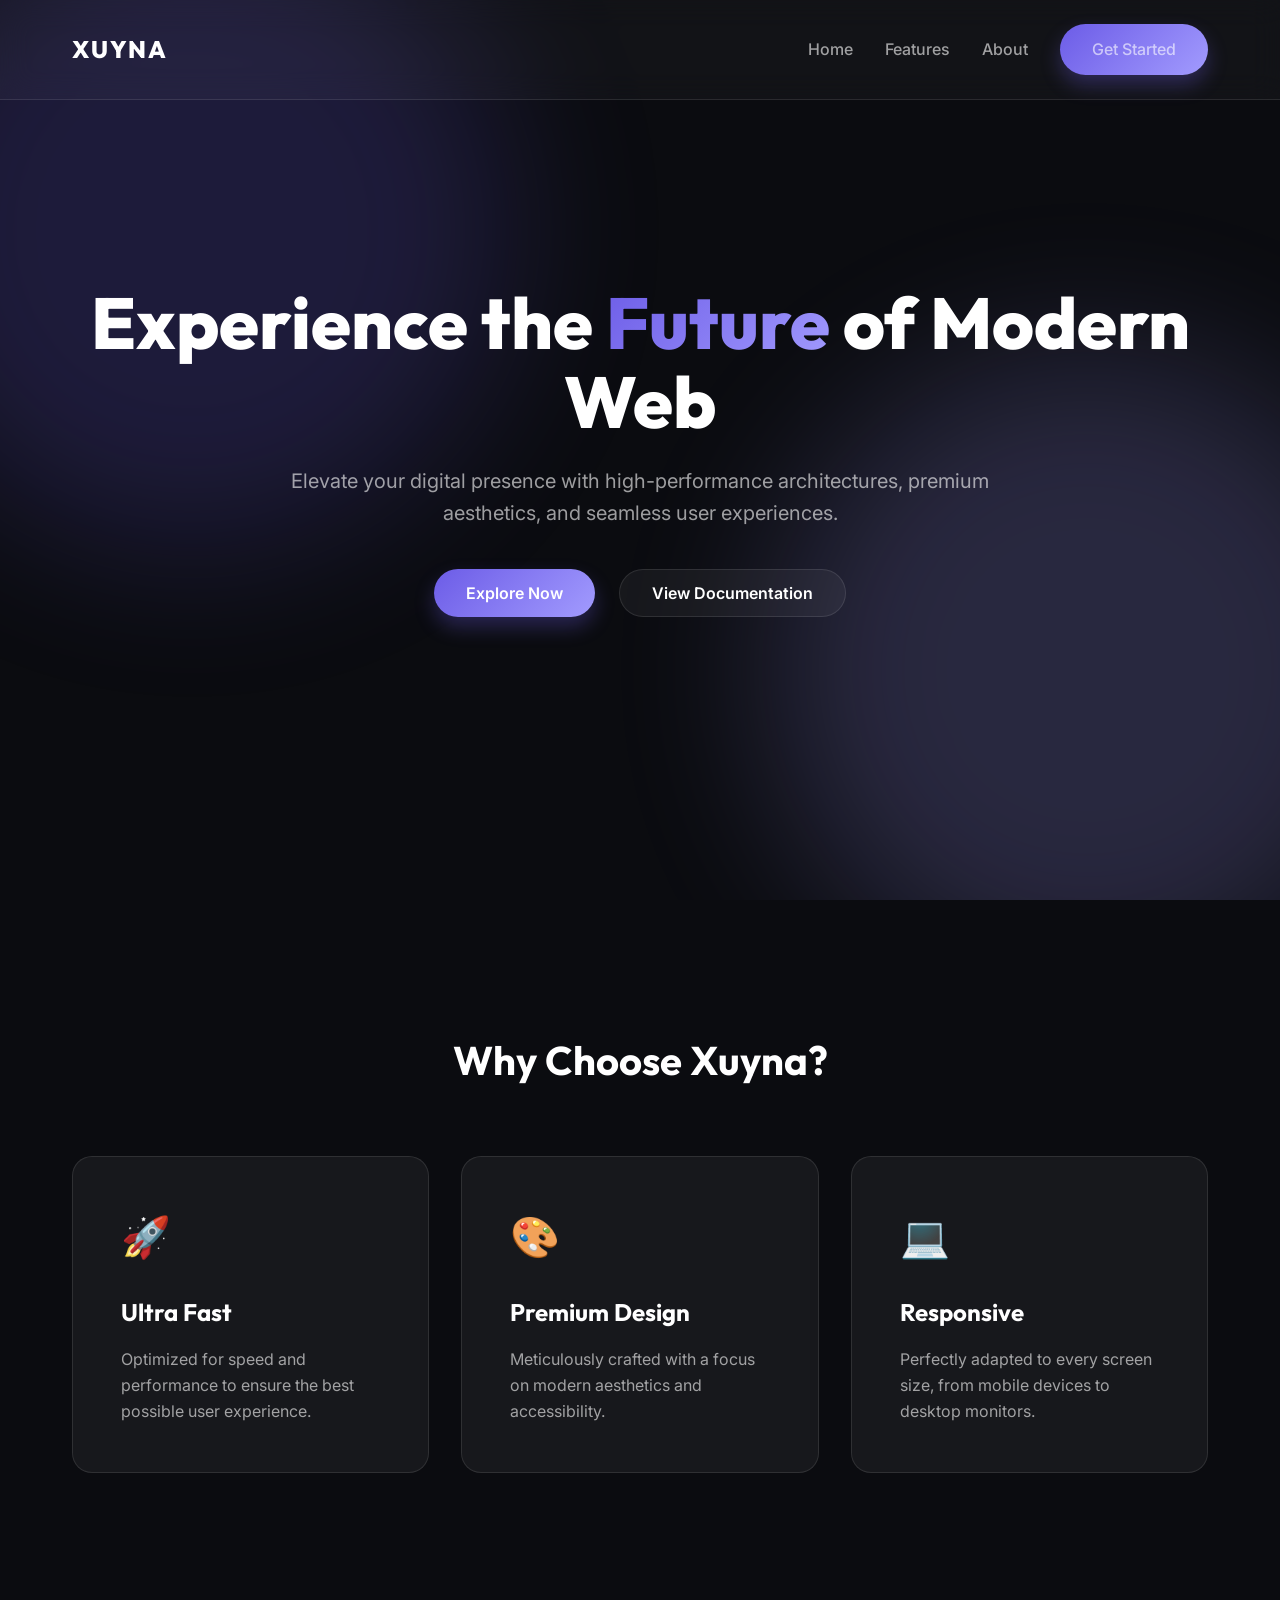
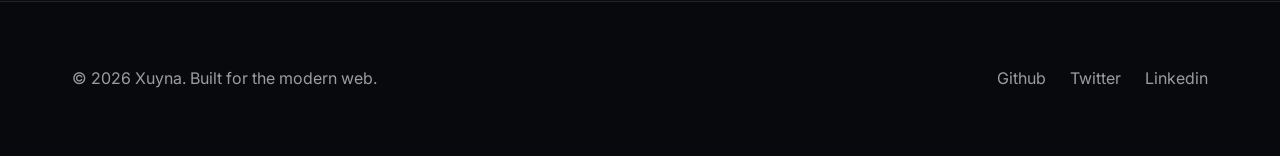
==== index.html @ 82942a7b "feat: initialize project with responsive landing page, glassmorphism styling, and scroll-based navig" ====
<!DOCTYPE html>
<html lang="en">
<head>
    <meta charset="UTF-8">
    <meta name="viewport" content="width=device-width, initial-scale=1.0">
    <title>Xuyna - Modern Digital Experience</title>
    <meta name="description" content="A premium, state-of-the-art web experience built for performance and aesthetics.">
    <link rel="stylesheet" href="style.css">
    <!-- Google Fonts: Outfit and Inter -->
    <link rel="preconnect" href="https://fonts.googleapis.com">
    <link rel="preconnect" href="https://fonts.gstatic.com" crossorigin>
    <link href="https://fonts.googleapis.com/css2?family=Inter:wght@400;500;600&family=Outfit:wght@400;600;800&display=swap" rel="stylesheet">
</head>
<body>
    <div class="background-blobs">
        <div class="blob blob-1"></div>
        <div class="blob blob-2"></div>
    </div>

    <nav id="navbar">
        <div class="container">
            <div class="logo">XUYNA</div>
            <ul class="nav-links">
                <li><a href="#hero">Home</a></li>
                <li><a href="#features">Features</a></li>
                <li><a href="#about">About</a></li>
                <li><a href="#contact" class="btn-primary">Get Started</a></li>
            </ul>
        </div>
    </nav>

    <header id="hero">
        <div class="container hero-content">
            <h1 class="hero-title">Experience the <span class="gradient-text">Future</span> of Modern Web</h1>
            <p class="hero-subtitle">Elevate your digital presence with high-performance architectures, premium aesthetics, and seamless user experiences.</p>
            <div class="hero-actions">
                <button class="btn-primary">Explore Now</button>
                <button class="btn-secondary">View Documentation</button>
            </div>
        </div>
    </header>

    <section id="features">
        <div class="container">
            <h2 class="section-title">Why Choose Xuyna?</h2>
            <div class="features-grid">
                <div class="feature-card">
                    <div class="icon">🚀</div>
                    <h3>Ultra Fast</h3>
                    <p>Optimized for speed and performance to ensure the best possible user experience.</p>
                </div>
                <div class="feature-card">
                    <div class="icon">🎨</div>
                    <h3>Premium Design</h3>
                    <p>Meticulously crafted with a focus on modern aesthetics and accessibility.</p>
                </div>
                <div class="feature-card">
                    <div class="icon">💻</div>
                    <h3>Responsive</h3>
                    <p>Perfectly adapted to every screen size, from mobile devices to desktop monitors.</p>
                </div>
            </div>
        </div>
    </section>

    <footer id="contact">
        <div class="container">
            <div class="footer-content">
                <p>&copy; 2026 Xuyna. Built for the modern web.</p>
                <div class="socials">
                    <a href="#">Github</a>
                    <a href="#">Twitter</a>
                    <a href="#">Linkedin</a>
                </div>
            </div>
        </div>
    </footer>

    <script src="script.js"></script>
</body>
</html>
---- style.css ----
/* Base Styles */
* {
    margin: 0;
    padding: 0;
    box-sizing: border-box;
}

:root {
    --bg-color: #0b0c10;
    --card-bg: rgba(255, 255, 255, 0.05);
    --glass-bg: rgba(255, 255, 255, 0.03);
    --text-primary: #ffffff;
    --text-secondary: rgba(255, 255, 255, 0.6);
    --accent-1: #6c5ce7;
    --accent-2: #a29bfe;
    --gradient: linear-gradient(135deg, var(--accent-1), var(--accent-2));
    --border-color: rgba(255, 255, 255, 0.1);
    --shadow: 0 10px 30px rgba(0, 0, 0, 0.5);
    --font-heading: 'Outfit', sans-serif;
    --font-body: 'Inter', sans-serif;
}

body {
    background-color: var(--bg-color);
    color: var(--text-primary);
    font-family: var(--font-body);
    line-height: 1.6;
    overflow-x: hidden;
    scroll-behavior: smooth;
}

.container {
    max-width: 1200px;
    margin: 0 auto;
    padding: 0 2rem;
}

/* Animated Background Blobs */
.background-blobs {
    position: fixed;
    top: 0;
    left: 0;
    width: 100%;
    height: 100%;
    z-index: -1;
    overflow: hidden;
}

.blob {
    position: absolute;
    width: 50vw;
    height: 50vw;
    opacity: 0.2;
    filter: blur(80px);
    border-radius: 50%;
    animation: move 20s infinite alternate;
}

.blob-1 {
    top: -10%;
    left: -10%;
    background: var(--accent-1);
    animation-duration: 25s;
}

.blob-2 {
    bottom: -10%;
    right: -10%;
    background: var(--accent-2);
    animation-duration: 20s;
}

@keyframes move {
    0% { transform: translate(0, 0) scale(1); }
    100% { transform: translate(10%, 10%) scale(1.1); }
}

/* Navigation */
#navbar {
    position: fixed;
    top: 0;
    width: 100%;
    z-index: 100;
    padding: 1.5rem 0;
    background: var(--glass-bg);
    backdrop-filter: blur(15px);
    -webkit-backdrop-filter: blur(15px);
    border-bottom: 1px solid var(--border-color);
}

#navbar .container {
    display: flex;
    justify-content: space-between;
    align-items: center;
}

.logo {
    font-family: var(--font-heading);
    font-size: 1.5rem;
    font-weight: 800;
    letter-spacing: 2px;
}

.nav-links {
    list-style: none;
    display: flex;
    gap: 2rem;
    align-items: center;
}

.nav-links a {
    text-decoration: none;
    color: var(--text-secondary);
    font-weight: 500;
    transition: color 0.3s ease;
}

.nav-links a:hover {
    color: var(--text-primary);
}

/* Hero Section */
#hero {
    height: 100vh;
    display: flex;
    align-items: center;
    justify-content: center;
    text-align: center;
}

.hero-title {
    font-family: var(--font-heading);
    font-size: 4.5rem;
    line-height: 1.1;
    margin-bottom: 1.5rem;
    font-weight: 800;
}

.gradient-text {
    background: var(--gradient);
    -webkit-background-clip: text;
    -webkit-text-fill-color: transparent;
}

.hero-subtitle {
    font-size: 1.25rem;
    color: var(--text-secondary);
    max-width: 700px;
    margin: 0 auto 2.5rem;
}

.hero-actions {
    display: flex;
    gap: 1.5rem;
    justify-content: center;
}

/* Buttons */
.btn-primary, .btn-secondary {
    padding: 0.8rem 2rem;
    border-radius: 50px;
    font-weight: 600;
    font-size: 1rem;
    cursor: pointer;
    transition: all 0.3s ease;
    border: none;
    outline: none;
    font-family: var(--font-body);
    display: inline-block;
    text-decoration: none;
}

.btn-primary {
    background: var(--gradient);
    color: white;
    box-shadow: 0 10px 20px rgba(108, 92, 231, 0.3);
}

.btn-primary:hover {
    transform: translateY(-3px);
    box-shadow: 0 15px 25px rgba(108, 92, 231, 0.4);
}

.btn-secondary {
    background: var(--card-bg);
    color: white;
    border: 1px solid var(--border-color);
}

.btn-secondary:hover {
    background: rgba(255, 255, 255, 0.1);
}

/* Features Section */
#features {
    padding: 8rem 0;
}

.section-title {
    font-family: var(--font-heading);
    font-size: 2.5rem;
    text-align: center;
    margin-bottom: 4rem;
}

.features-grid {
    display: grid;
    grid-template-columns: repeat(auto-fit, minmax(300px, 1fr));
    gap: 2rem;
}

.feature-card {
    background: var(--card-bg);
    border: 1px solid var(--border-color);
    padding: 3rem;
    border-radius: 20px;
    transition: all 0.4s ease;
}

.feature-card:hover {
    transform: translateY(-10px);
    background: rgba(255, 255, 255, 0.08);
    border-color: var(--accent-1);
}

.feature-card .icon {
    font-size: 2.5rem;
    margin-bottom: 1.5rem;
    display: block;
}

.feature-card h3 {
    font-family: var(--font-heading);
    font-size: 1.5rem;
    margin-bottom: 1rem;
}

.feature-card p {
    color: var(--text-secondary);
}

/* Footer */
footer {
    padding: 4rem 0;
    border-top: 1px solid var(--border-color);
    background: rgba(0, 0, 0, 0.2);
}

.footer-content {
    display: flex;
    justify-content: space-between;
    align-items: center;
    color: var(--text-secondary);
}

.socials {
    display: flex;
    gap: 1.5rem;
}

.socials a {
    color: var(--text-secondary);
    text-decoration: none;
    transition: color 0.3s ease;
}

.socials a:hover {
    color: var(--text-primary);
}

/* Media Queries */
@media (max-width: 768px) {
    .hero-title {
        font-size: 3rem;
    }
    
    .nav-links {
        display: none; /* In a real app, use a hamburger menu */
    }

    #hero {
        padding-top: 100px;
    }
}
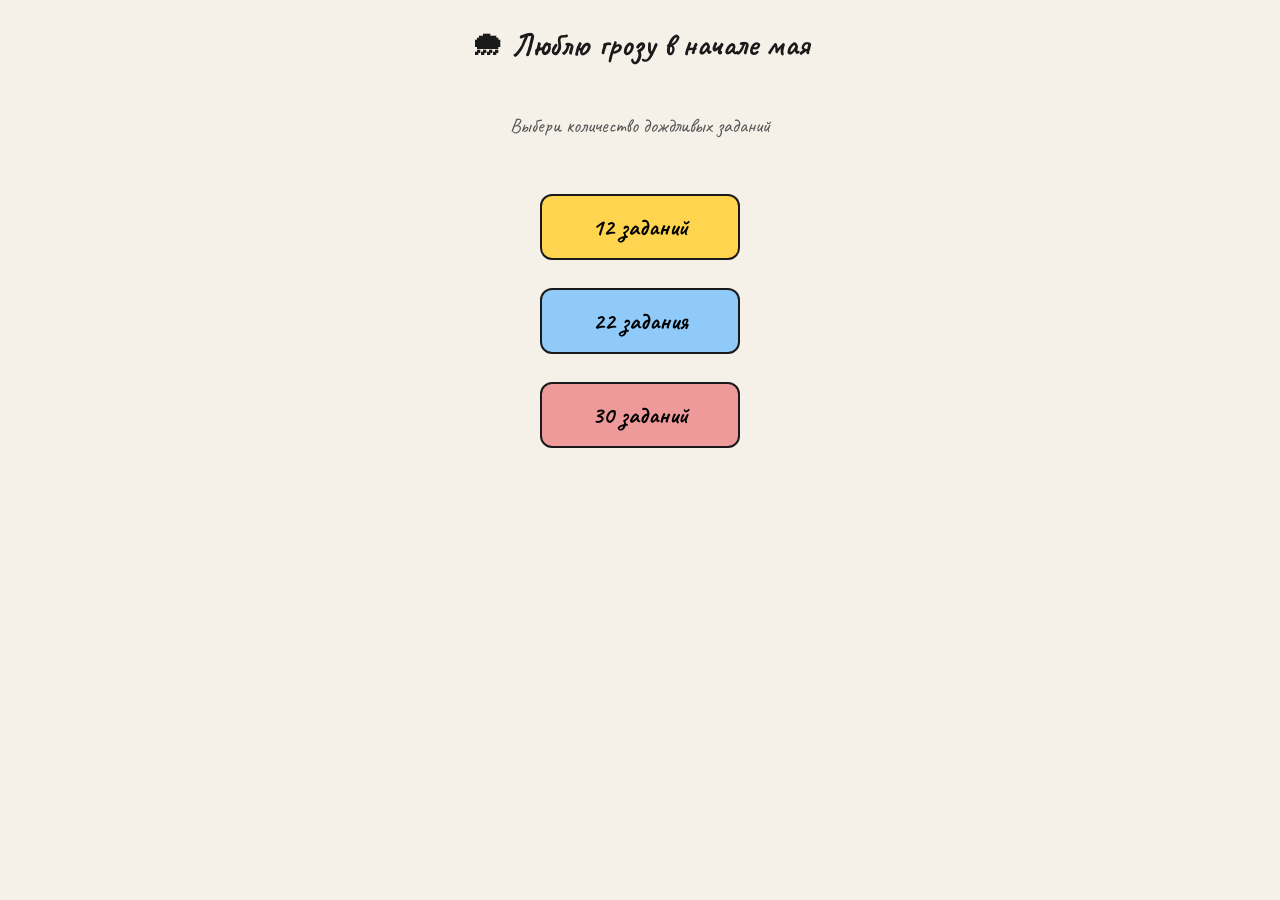
==== commit 16d198a8: "feat: implement rain tracker PWA with dynamic task generation and local storage persistence" ====
--- a/index.html
+++ b/index.html
@@ -1,81 +1,406 @@
 <!DOCTYPE html>
-<html lang="en">
+<html lang="ru">
 <head>
     <meta charset="UTF-8">
-    <meta name="viewport" content="width=device-width, initial-scale=1.0">
-    <title>Xuyna - Modern Digital Experience</title>
-    <meta name="description" content="A premium, state-of-the-art web experience built for performance and aesthetics.">
-    <link rel="stylesheet" href="style.css">
-    <!-- Google Fonts: Outfit and Inter -->
-    <link rel="preconnect" href="https://fonts.googleapis.com">
-    <link rel="preconnect" href="https://fonts.gstatic.com" crossorigin>
-    <link href="https://fonts.googleapis.com/css2?family=Inter:wght@400;500;600&family=Outfit:wght@400;600;800&display=swap" rel="stylesheet">
+    <meta name="viewport" content="width=device-width, initial-scale=1.0, maximum-scale=1.0, user-scalable=no">
+    <title>Люблю грозу в начале мая</title>
+    <link rel="manifest" href="manifest.json">
+    <style>
+        @import url('https://fonts.googleapis.com/css2?family=Caveat:wght@400;600;700&display=swap');
+        
+        * { box-sizing: border-box; margin: 0; padding: 0; -webkit-tap-highlight-color: transparent; }
+        
+        body {
+            font-family: 'Caveat', cursive;
+            background: #F5F0E8;
+            color: #1a1a1a;
+            min-height: 100svh;
+            display: flex;
+            flex-direction: column;
+            overflow-x: hidden;
+        }
+
+        .wrap {
+            max-width: 780px;
+            margin: 0 auto;
+            padding: 24px 16px;
+            width: 100%;
+        }
+
+        h1 {
+            font-size: 32px;
+            font-weight: 700;
+            text-align: center;
+            margin-bottom: 24px;
+        }
+
+        .divider {
+            border: none;
+            border-top: 2px solid #1a1a1a;
+            margin: 16px 0 24px;
+        }
+
+        /* Screen 1: Welcome */
+        #screen-welcome {
+            text-align: center;
+            display: flex;
+            flex-direction: column;
+            gap: 24px;
+            align-items: center;
+            justify-content: center;
+            flex: 1;
+        }
+
+        .mode-btn {
+            background: #fff;
+            border: 2px solid #1a1a1a;
+            border-radius: 12px;
+            padding: 16px 32px;
+            font-family: 'Caveat', cursive;
+            font-size: 24px;
+            font-weight: 700;
+            cursor: pointer;
+            width: 200px;
+            margin: 8px;
+            transition: transform 0.1s;
+        }
+        .mode-btn:active {
+            transform: scale(0.95);
+        }
+        .mode-btn.yellow { background: #FFD54F; }
+        .mode-btn.blue { background: #90CAF9; }
+        .mode-btn.red { background: #EF9A9A; }
+
+        /* Screen 2: Tracker */
+        #screen-tracker {
+            display: none;
+        }
+
+        .progress-header {
+            display: flex;
+            justify-content: center;
+            align-items: center;
+            font-size: 24px;
+            font-weight: 700;
+            margin-bottom: 24px;
+            gap: 8px;
+        }
+        .progress-drop {
+            color: #90CAF9;
+        }
+
+        .task-grid {
+            display: grid;
+            grid-template-columns: repeat(auto-fill, minmax(140px, 1fr));
+            gap: 16px;
+        }
+
+        .task-card {
+            background: #fff;
+            border: 2px solid #1a1a1a;
+            border-radius: 12px;
+            padding: 16px 12px;
+            display: flex;
+            flex-direction: column;
+            align-items: center;
+            cursor: pointer;
+            position: relative;
+            user-select: none;
+            text-align: center;
+            transition: transform 0.1s;
+        }
+        .task-card:active {
+            transform: scale(0.98);
+        }
+        .task-icon {
+            width: 60px;
+            height: 60px;
+            margin-bottom: 12px;
+        }
+        .task-title {
+            font-size: 18px;
+            font-weight: 600;
+            line-height: 1.2;
+        }
+
+        .task-card.completed .task-icon,
+        .task-card.completed .task-title {
+            opacity: 0.5;
+        }
+        .task-card.completed::after {
+            content: '';
+            position: absolute;
+            top: 50%;
+            left: 10%;
+            width: 80%;
+            height: 3px;
+            background: #1a1a1a;
+            transform: translateY(-50%) rotate(-10deg);
+            pointer-events: none;
+        }
+
+        /* Modal Screen */
+        #modal-overlay {
+            position: fixed;
+            top: 0; left: 0; width: 100%; height: 100%;
+            background: rgba(26, 26, 26, 0.8);
+            display: none;
+            justify-content: center;
+            align-items: center;
+            padding: 24px;
+            z-index: 100;
+            opacity: 0;
+            transition: opacity 0.2s;
+        }
+        #modal-overlay.active {
+            display: flex;
+            opacity: 1;
+        }
+
+        .modal-card {
+            background: #F5F0E8;
+            border: 3px solid #1a1a1a;
+            border-radius: 16px;
+            padding: 32px 24px;
+            max-width: 320px;
+            width: 100%;
+            text-align: center;
+            position: relative;
+        }
+        .modal-close {
+            position: absolute;
+            top: 8px; right: 12px;
+            font-size: 32px;
+            cursor: pointer;
+            font-weight: bold;
+        }
+        .modal-icon {
+            width: 100px;
+            height: 100px;
+            margin: 0 auto 16px;
+            border-radius: 50%;
+            display: flex;
+            justify-content: center;
+            align-items: center;
+            cursor: pointer;
+        }
+        .modal-title {
+            font-size: 24px;
+            font-weight: 700;
+            margin-bottom: 12px;
+        }
+        .modal-text {
+            font-size: 18px;
+            line-height: 1.4;
+        }
+        .modal-hint {
+            font-size: 14px;
+            color: #666;
+            margin-top: 24px;
+        }
+
+        .hidden { display: none !important; }
+    </style>
 </head>
 <body>
-    <div class="background-blobs">
-        <div class="blob blob-1"></div>
-        <div class="blob blob-2"></div>
+
+<div class="wrap">
+    <!-- Screen 1 -->
+    <div id="screen-welcome">
+        <h1 id="welcome-title">🌧 Люблю грозу в начале мая</h1>
+        <p style="font-size: 20px; color: #555;">Выбери количество дождливых заданий</p>
+        <div style="display:flex; flex-direction:column; gap:12px; margin-top:24px;">
+            <button class="mode-btn yellow" onclick="startApp(12)">12 заданий</button>
+            <button class="mode-btn blue" onclick="startApp(22)">22 задания</button>
+            <button class="mode-btn red" onclick="startApp(30)">30 заданий</button>
+        </div>
     </div>
 
-    <nav id="navbar">
-        <div class="container">
-            <div class="logo">XUYNA</div>
-            <ul class="nav-links">
-                <li><a href="#hero">Home</a></li>
-                <li><a href="#features">Features</a></li>
-                <li><a href="#about">About</a></li>
-                <li><a href="#contact" class="btn-primary">Get Started</a></li>
-            </ul>
+    <!-- Screen 2 -->
+    <div id="screen-tracker">
+        <h1 id="reset-trigger">🌧 Люблю грозу в начале мая</h1>
+        <hr class="divider">
+        <div class="progress-header">
+            Выполнено <span id="progress-val">0</span> из <span id="progress-total">12</span> <span class="progress-drop">💧</span>
         </div>
-    </nav>
-
-    <header id="hero">
-        <div class="container hero-content">
-            <h1 class="hero-title">Experience the <span class="gradient-text">Future</span> of Modern Web</h1>
-            <p class="hero-subtitle">Elevate your digital presence with high-performance architectures, premium aesthetics, and seamless user experiences.</p>
-            <div class="hero-actions">
-                <button class="btn-primary">Explore Now</button>
-                <button class="btn-secondary">View Documentation</button>
-            </div>
-        </div>
-    </header>
-
-    <section id="features">
-        <div class="container">
-            <h2 class="section-title">Why Choose Xuyna?</h2>
-            <div class="features-grid">
-                <div class="feature-card">
-                    <div class="icon">🚀</div>
-                    <h3>Ultra Fast</h3>
-                    <p>Optimized for speed and performance to ensure the best possible user experience.</p>
-                </div>
-                <div class="feature-card">
-                    <div class="icon">🎨</div>
-                    <h3>Premium Design</h3>
-                    <p>Meticulously crafted with a focus on modern aesthetics and accessibility.</p>
-                </div>
-                <div class="feature-card">
-                    <div class="icon">💻</div>
-                    <h3>Responsive</h3>
-                    <p>Perfectly adapted to every screen size, from mobile devices to desktop monitors.</p>
-                </div>
-            </div>
-        </div>
-    </section>
-
-    <footer id="contact">
-        <div class="container">
-            <div class="footer-content">
-                <p>&copy; 2026 Xuyna. Built for the modern web.</p>
-                <div class="socials">
-                    <a href="#">Github</a>
-                    <a href="#">Twitter</a>
-                    <a href="#">Linkedin</a>
-                </div>
-            </div>
-        </div>
-    </footer>
-
-    <script src="script.js"></script>
+        <div class="task-grid" id="task-grid"></div>
+    </div>
+</div>
+
+<div id="modal-overlay">
+    <div class="modal-card">
+        <div class="modal-close" onclick="closeModal()">×</div>
+        <div class="modal-icon" id="modal-icon" onclick="completeFromModal()"></div>
+        <div class="modal-title" id="modal-title"></div>
+        <div class="modal-text" id="modal-text"></div>
+        <div class="modal-hint">коснись рисунка — отметить выполненным</div>
+    </div>
+</div>
+
+<script>
+    const allTasks = [{"id": 1, "svg": "<svg class=\"task-icon\" width=\"80\" height=\"80\" viewBox=\"0 0 80 80\">\n        <!-- \u041d\u0430\u0443\u0448\u043d\u0438\u043a\u0438 + \u0434\u043e\u0436\u0434\u044c -->\n        <ellipse cx=\"40\" cy=\"36\" rx=\"18\" ry=\"14\" fill=\"none\" stroke=\"#1a1a1a\" stroke-width=\"2.2\"/>\n        <rect x=\"20\" y=\"36\" width=\"8\" height=\"12\" rx=\"4\" fill=\"#90CAF9\" stroke=\"#1a1a1a\" stroke-width=\"2\"/>\n        <rect x=\"52\" y=\"36\" width=\"8\" height=\"12\" rx=\"4\" fill=\"#90CAF9\" stroke=\"#1a1a1a\" stroke-width=\"2\"/>\n        <!-- \u043a\u0430\u043f\u043b\u0438 \u0434\u043e\u0436\u0434\u044f -->\n        <line x1=\"32\" y1=\"58\" x2=\"30\" y2=\"66\" stroke=\"#90CAF9\" stroke-width=\"2\" stroke-linecap=\"round\"/>\n        <line x1=\"40\" y1=\"60\" x2=\"38\" y2=\"68\" stroke=\"#90CAF9\" stroke-width=\"2\" stroke-linecap=\"round\"/>\n        <line x1=\"48\" y1=\"57\" x2=\"46\" y2=\"65\" stroke=\"#90CAF9\" stroke-width=\"2\" stroke-linecap=\"round\"/>\n      </svg>", "title": "\u041c\u0435\u0434\u0438\u0442\u0430\u0446\u0438\u044f", "text": "\u0418\u0434\u0451\u0442 \u0434\u043e\u0436\u0434\u044c \u0438 \u0441\u0430\u043c\u043e\u0435 \u0432\u0440\u0435\u043c\u044f \u0443\u0441\u043f\u043e\u043a\u043e\u0438\u0442\u044c \u043d\u0435\u0440\u0432\u0438\u0448\u043a\u0438, \u043f\u043e\u0441\u043b\u0443\u0448\u0430\u0432 \u0435\u0433\u043e \u0437\u0432\u0443\u043a\u0438. \u0428\u0448\u0448\u0448\u0448..."}, {"id": 2, "svg": "<svg class=\"task-icon\" width=\"80\" height=\"80\" viewBox=\"0 0 80 80\">\n        <!-- \u0427\u0430\u0448\u043a\u0430 \u0447\u0430\u044f \u0441 \u043f\u0430\u0440\u043e\u043c -->\n        <rect x=\"22\" y=\"42\" width=\"36\" height=\"24\" rx=\"6\" fill=\"#FFD54F\" stroke=\"#1a1a1a\" stroke-width=\"2.2\"/>\n        <rect x=\"18\" y=\"62\" width=\"44\" height=\"5\" rx=\"2\" fill=\"#EF9A9A\" stroke=\"#1a1a1a\" stroke-width=\"1.5\"/>\n        <path d=\"M58 52 Q66 52 66 58 Q66 64 58 64\" fill=\"none\" stroke=\"#1a1a1a\" stroke-width=\"2\"/>\n        <!-- \u043f\u0430\u0440 -->\n        <path d=\"M30 38 Q32 32 30 26\" fill=\"none\" stroke=\"#1a1a1a\" stroke-width=\"1.5\" stroke-linecap=\"round\"/>\n        <path d=\"M40 36 Q42 30 40 24\" fill=\"none\" stroke=\"#1a1a1a\" stroke-width=\"1.5\" stroke-linecap=\"round\"/>\n        <path d=\"M50 38 Q52 32 50 26\" fill=\"none\" stroke=\"#1a1a1a\" stroke-width=\"1.5\" stroke-linecap=\"round\"/>\n      </svg>", "title": "\u0413\u043e\u0440\u044f\u0447\u0438\u0439 \u0447\u0430\u0439", "text": "\u0417\u0430\u0432\u0430\u0440\u0438 \u0441\u0430\u043c\u044b\u0439 \u0430\u0440\u043e\u043c\u0430\u0442\u043d\u044b\u0439 \u0447\u0430\u0439, \u043a\u0430\u043a\u043e\u0439 \u0442\u043e\u043b\u044c\u043a\u043e \u0435\u0441\u0442\u044c \u0434\u043e\u043c\u0430. \u041e\u0431\u043d\u0438\u043c\u0438 \u043a\u0440\u0443\u0436\u043a\u0443 \u0434\u0432\u0443\u043c\u044f \u0440\u0443\u043a\u0430\u043c\u0438 \u0438 \u043f\u0440\u043e\u0441\u0442\u043e \u0433\u0440\u0435\u0439\u0441\u044f."}, {"id": 3, "svg": "<svg class=\"task-icon\" width=\"80\" height=\"80\" viewBox=\"0 0 80 80\">\n        <!-- \u041a\u043d\u0438\u0433\u0430 -->\n        <rect x=\"18\" y=\"22\" width=\"44\" height=\"52\" rx=\"4\" fill=\"#F5F0E8\" stroke=\"#1a1a1a\" stroke-width=\"2.2\"/>\n        <line x1=\"40\" y1=\"22\" x2=\"40\" y2=\"74\" stroke=\"#1a1a1a\" stroke-width=\"2\"/>\n        <rect x=\"18\" y=\"22\" width=\"22\" height=\"52\" rx=\"4\" fill=\"#90CAF9\" stroke=\"#1a1a1a\" stroke-width=\"2.2\"/>\n        <line x1=\"24\" y1=\"36\" x2=\"36\" y2=\"36\" stroke=\"#1a1a1a\" stroke-width=\"1.5\"/>\n        <line x1=\"24\" y1=\"44\" x2=\"36\" y2=\"44\" stroke=\"#1a1a1a\" stroke-width=\"1.5\"/>\n        <line x1=\"24\" y1=\"52\" x2=\"32\" y2=\"52\" stroke=\"#1a1a1a\" stroke-width=\"1.5\"/>\n      </svg>", "title": "\u0427\u0442\u0435\u043d\u0438\u0435", "text": "\u041e\u0442\u043a\u0440\u043e\u0439 \u0442\u0443 \u043a\u043d\u0438\u0433\u0443, \u0447\u0442\u043e \u0434\u0430\u0432\u043d\u043e \u043b\u0435\u0436\u0438\u0442 \u043d\u0430 \u043f\u043e\u043b\u043a\u0435. \u0414\u043e\u0436\u0434\u044c \u0437\u0430 \u043e\u043a\u043d\u043e\u043c \u2014 \u043b\u0443\u0447\u0448\u0438\u0439 \u0431\u0435\u043b\u044b\u0439 \u0448\u0443\u043c \u0434\u043b\u044f \u0447\u0442\u0435\u043d\u0438\u044f."}, {"id": 4, "svg": "<svg class=\"task-icon\" width=\"80\" height=\"80\" viewBox=\"0 0 80 80\">\n        <!-- \u0414\u043e\u0436\u0434\u0435\u0432\u0438\u043a + \u0447\u0435\u043b\u043e\u0432\u0435\u0447\u0435\u043a -->\n        <ellipse cx=\"40\" cy=\"22\" rx=\"10\" ry=\"10\" fill=\"#FFD54F\" stroke=\"#1a1a1a\" stroke-width=\"2\"/>\n        <path d=\"M24 36 Q24 28 40 28 Q56 28 56 36 L60 68 L20 68 Z\" fill=\"#FFD54F\" stroke=\"#1a1a1a\" stroke-width=\"2.2\"/>\n        <!-- \u043a\u0430\u043f\u043b\u0438 -->\n        <line x1=\"14\" y1=\"14\" x2=\"12\" y2=\"24\" stroke=\"#90CAF9\" stroke-width=\"2\" stroke-linecap=\"round\"/>\n        <line x1=\"66\" y1=\"16\" x2=\"64\" y2=\"26\" stroke=\"#90CAF9\" stroke-width=\"2\" stroke-linecap=\"round\"/>\n      </svg>", "title": "\u041f\u0440\u043e\u0433\u0443\u043b\u043a\u0430 \u0432 \u0434\u043e\u0436\u0434\u044c", "text": "\u041d\u0430\u0434\u0435\u043d\u044c \u0434\u043e\u0436\u0434\u0435\u0432\u0438\u043a, \u0432\u044b\u0439\u0434\u0438 \u043d\u0430\u0440\u0443\u0436\u0443 \u0438 \u043f\u0440\u043e\u0439\u0434\u0438\u0441\u044c. \u0414\u043e\u0436\u0434\u044c \u2014 \u043d\u0435 \u043f\u043e\u043c\u0435\u0445\u0430, \u043e\u043d \u0447\u0430\u0441\u0442\u044c \u043f\u0440\u043e\u0433\u0443\u043b\u043a\u0438."}, {"id": 5, "svg": "<svg class=\"task-icon\" width=\"80\" height=\"80\" viewBox=\"0 0 80 80\">\n        <!-- \u0417\u0430\u043f\u0438\u0441\u043d\u0430\u044f \u043a\u043d\u0438\u0436\u043a\u0430 + \u043a\u0430\u0440\u0430\u043d\u0434\u0430\u0448 -->\n        <rect x=\"20\" y=\"18\" width=\"38\" height=\"48\" rx=\"4\" fill=\"#F5F0E8\" stroke=\"#1a1a1a\" stroke-width=\"2.2\"/>\n        <line x1=\"28\" y1=\"18\" x2=\"28\" y2=\"66\" stroke=\"#1a1a1a\" stroke-width=\"1.5\"/>\n        <line x1=\"34\" y1=\"30\" x2=\"52\" y2=\"30\" stroke=\"#1a1a1a\" stroke-width=\"1.5\"/>\n        <line x1=\"34\" y1=\"40\" x2=\"52\" y2=\"40\" stroke=\"#1a1a1a\" stroke-width=\"1.5\"/>\n        <line x1=\"34\" y1=\"50\" x2=\"44\" y2=\"50\" stroke=\"#1a1a1a\" stroke-width=\"1.5\"/>\n        <!-- \u043a\u0430\u0440\u0430\u043d\u0434\u0430\u0448 -->\n        <rect x=\"56\" y=\"24\" width=\"8\" height=\"30\" rx=\"2\" fill=\"#FFD54F\" stroke=\"#1a1a1a\" stroke-width=\"1.5\" transform=\"rotate(25 60 39)\"/>\n        <polygon points=\"60,54 57,62 63,62\" fill=\"#EF9A9A\" stroke=\"#1a1a1a\" stroke-width=\"1.5\" transform=\"rotate(25 60 58)\"/>\n      </svg>", "title": "\u0414\u043d\u0435\u0432\u043d\u0438\u043a \u043f\u043e\u0433\u043e\u0434\u044b", "text": "\u0417\u0430\u043f\u0438\u0448\u0438 \u0441\u0435\u0433\u043e\u0434\u043d\u044f\u0448\u043d\u0438\u0439 \u0434\u043e\u0436\u0434\u044c. \u041a\u0430\u043a \u043f\u0430\u0445\u043d\u0435\u0442? \u041a\u0430\u043a\u043e\u0439 \u0437\u0432\u0443\u043a \u0443 \u043a\u0430\u043f\u0435\u043b\u044c \u043e \u043f\u043e\u0434\u043e\u043a\u043e\u043d\u043d\u0438\u043a? \u0422\u0440\u0438 \u043f\u0440\u0435\u0434\u043b\u043e\u0436\u0435\u043d\u0438\u044f \u2014 \u0438 \u0442\u044b \u043f\u043e\u044d\u0442."}, {"id": 6, "svg": "<svg class=\"task-icon\" width=\"80\" height=\"80\" viewBox=\"0 0 80 80\">\n        <!-- \u0417\u043e\u043d\u0442 -->\n        <path d=\"M40 18 Q12 18 12 44 Q26 32 40 44 Q54 32 68 44 Q68 18 40 18 Z\" fill=\"#EF9A9A\" stroke=\"#1a1a1a\" stroke-width=\"2.2\"/>\n        <line x1=\"40\" y1=\"44\" x2=\"40\" y2=\"68\" stroke=\"#1a1a1a\" stroke-width=\"2.5\" stroke-linecap=\"round\"/>\n        <path d=\"M40 68 Q40 76 34 76\" fill=\"none\" stroke=\"#1a1a1a\" stroke-width=\"2.5\" stroke-linecap=\"round\"/>\n        <!-- \u043f\u043e\u043b\u043e\u0441\u043a\u0438 \u043d\u0430 \u0437\u043e\u043d\u0442\u0435 -->\n        <path d=\"M40 44 Q26 32 12 44\" fill=\"none\" stroke=\"#1a1a1a\" stroke-width=\"1\"/>\n        <path d=\"M40 44 Q54 32 68 44\" fill=\"none\" stroke=\"#1a1a1a\" stroke-width=\"1\"/>\n        <line x1=\"40\" y1=\"18\" x2=\"40\" y2=\"44\" stroke=\"#1a1a1a\" stroke-width=\"1\"/>\n      </svg>", "title": "\u0421\u0442\u043e\u0439 \u043f\u043e\u0434 \u0434\u043e\u0436\u0434\u0451\u043c", "text": "\u041f\u0440\u043e\u0441\u0442\u043e \u0432\u044b\u0439\u0434\u0438 \u043f\u043e\u0434 \u043a\u043e\u0437\u044b\u0440\u0451\u043a \u0438\u043b\u0438 \u043d\u0430 \u0431\u0430\u043b\u043a\u043e\u043d \u0431\u0435\u0437 \u0437\u043e\u043d\u0442\u0430 \u043d\u0430 \u043e\u0434\u043d\u0443 \u043c\u0438\u043d\u0443\u0442\u0443. \u041f\u043e\u0447\u0443\u0432\u0441\u0442\u0432\u0443\u0439, \u043a\u0430\u043a \u043c\u043e\u043a\u0440\u043e \u0438 \u0436\u0438\u0432\u043e."}, {"id": 7, "svg": "<svg class=\"task-icon\" width=\"80\" height=\"80\" viewBox=\"0 0 80 80\">\n        <!-- \u0422\u0430\u0440\u0435\u043b\u043a\u0430 \u0441 \u0441\u0443\u043f\u043e\u043c -->\n        <ellipse cx=\"40\" cy=\"52\" rx=\"28\" ry=\"10\" fill=\"#FFD54F\" stroke=\"#1a1a1a\" stroke-width=\"2.2\"/>\n        <path d=\"M12 52 Q12 68 40 68 Q68 68 68 52\" fill=\"#FFD54F\" stroke=\"#1a1a1a\" stroke-width=\"2\"/>\n        <!-- \u043f\u0430\u0440 -->\n        <path d=\"M28 44 Q30 36 28 28\" fill=\"none\" stroke=\"#1a1a1a\" stroke-width=\"1.5\" stroke-linecap=\"round\"/>\n        <path d=\"M40 42 Q42 34 40 26\" fill=\"none\" stroke=\"#1a1a1a\" stroke-width=\"1.5\" stroke-linecap=\"round\"/>\n        <path d=\"M52 44 Q54 36 52 28\" fill=\"none\" stroke=\"#1a1a1a\" stroke-width=\"1.5\" stroke-linecap=\"round\"/>\n      </svg>", "title": "\u0421\u0443\u043f \u0432 \u0434\u043e\u0436\u0434\u044c", "text": "\u0421\u0432\u0430\u0440\u0438 \u0441\u0443\u043f \u2014 \u043b\u044e\u0431\u043e\u0439, \u0434\u0430\u0436\u0435 \u0438\u0437 \u043f\u0430\u043a\u0435\u0442\u0438\u043a\u0430. \u0414\u043e\u0436\u0434\u044c \u0438 \u0433\u043e\u0440\u044f\u0447\u0438\u0439 \u0441\u0443\u043f \u2014 \u044d\u0442\u043e \u043f\u0430\u0440\u0430, \u043f\u0440\u0438\u0434\u0443\u043c\u0430\u043d\u043d\u0430\u044f \u0441\u043f\u0435\u0446\u0438\u0430\u043b\u044c\u043d\u043e \u0434\u043b\u044f \u0442\u0430\u043a\u0438\u0445 \u0434\u043d\u0435\u0439."}, {"id": 8, "svg": "<svg class=\"task-icon\" width=\"80\" height=\"80\" viewBox=\"0 0 80 80\">\n        <!-- \u041f\u043b\u0451\u043d\u043a\u0430/\u0444\u043e\u0442\u043e -->\n        <rect x=\"16\" y=\"24\" width=\"48\" height=\"36\" rx=\"4\" fill=\"#90CAF9\" stroke=\"#1a1a1a\" stroke-width=\"2.2\"/>\n        <rect x=\"22\" y=\"30\" width=\"36\" height=\"24\" rx=\"2\" fill=\"#F5F0E8\" stroke=\"#1a1a1a\" stroke-width=\"1.5\"/>\n        <!-- \u043a\u0430\u043f\u043b\u0438 \u043d\u0430 \u0441\u0442\u0435\u043a\u043b\u0435 -->\n        <ellipse cx=\"34\" cy=\"42\" rx=\"4\" ry=\"5\" fill=\"#90CAF9\" stroke=\"#1a1a1a\" stroke-width=\"1.2\"/>\n        <ellipse cx=\"46\" cy=\"38\" rx=\"3\" ry=\"4\" fill=\"#90CAF9\" stroke=\"#1a1a1a\" stroke-width=\"1.2\"/>\n        <ellipse cx=\"30\" cy=\"35\" rx=\"2\" ry=\"3\" fill=\"#90CAF9\" stroke=\"#1a1a1a\" stroke-width=\"1\"/>\n      </svg>", "title": "\u041a\u0430\u043f\u043b\u0438 \u043d\u0430 \u0441\u0442\u0435\u043a\u043b\u0435", "text": "\u0421\u0444\u043e\u0442\u043e\u0433\u0440\u0430\u0444\u0438\u0440\u0443\u0439 \u043a\u0430\u043f\u043b\u0438 \u043d\u0430 \u043e\u043a\u043e\u043d\u043d\u043e\u043c \u0441\u0442\u0435\u043a\u043b\u0435 \u2014 \u044d\u0442\u043e \u0432\u0441\u0435\u0433\u0434\u0430 \u043a\u0440\u0430\u0441\u0438\u0432\u043e. \u0414\u043e\u0436\u0434\u044c \u0441\u0430\u043c \u0440\u0438\u0441\u0443\u0435\u0442 \u043a\u0430\u0440\u0442\u0438\u043d\u0443, \u0442\u044b \u0442\u043e\u043b\u044c\u043a\u043e \u043d\u0430\u0436\u043c\u0438."}, {"id": 9, "svg": "<svg class=\"task-icon\" width=\"80\" height=\"80\" viewBox=\"0 0 80 80\">\n        <!-- \u041f\u043b\u0435\u0434/\u043a\u043b\u0443\u0431\u043e\u043a + \u043d\u043e\u0441\u043a\u0438 -->\n        <ellipse cx=\"40\" cy=\"44\" rx=\"22\" ry=\"16\" fill=\"#EF9A9A\" stroke=\"#1a1a1a\" stroke-width=\"2.2\"/>\n        <path d=\"M26 38 Q40 28 54 38\" fill=\"none\" stroke=\"#1a1a1a\" stroke-width=\"1.5\"/>\n        <path d=\"M24 44 Q40 34 56 44\" fill=\"none\" stroke=\"#1a1a1a\" stroke-width=\"1.5\"/>\n        <!-- \u043d\u043e\u0441\u043a\u0438 -->\n        <path d=\"M18 60 L18 72 Q26 76 30 70 L30 60 Z\" fill=\"#FFD54F\" stroke=\"#1a1a1a\" stroke-width=\"2\"/>\n        <path d=\"M50 60 L50 72 Q58 76 62 70 L62 60 Z\" fill=\"#FFD54F\" stroke=\"#1a1a1a\" stroke-width=\"2\"/>\n      </svg>", "title": "\u0414\u0435\u043d\u044c \u043f\u043b\u0435\u0434\u0430", "text": "\u0414\u043e\u0441\u0442\u0430\u043d\u044c \u0441\u0430\u043c\u044b\u0439 \u0443\u044e\u0442\u043d\u044b\u0439 \u043f\u043b\u0435\u0434, \u043d\u0430\u0434\u0435\u043d\u044c \u0442\u043e\u043b\u0441\u0442\u044b\u0435 \u043d\u043e\u0441\u043a\u0438 \u0438 \u043d\u0438\u043a\u0443\u0434\u0430 \u043d\u0435 \u0432\u044b\u0445\u043e\u0434\u0438. \u0421\u0435\u0433\u043e\u0434\u043d\u044f \u043c\u043e\u0436\u043d\u043e."}, {"id": 10, "svg": "<svg class=\"task-icon\" width=\"80\" height=\"80\" viewBox=\"0 0 80 80\">\n        <!-- \u041b\u0443\u0436\u0430 + \u0441\u0430\u043f\u043e\u0433\u0438 -->\n        <ellipse cx=\"40\" cy=\"66\" rx=\"28\" ry=\"8\" fill=\"#90CAF9\" stroke=\"#1a1a1a\" stroke-width=\"1.5\"/>\n        <rect x=\"24\" y=\"36\" width=\"12\" height=\"32\" rx=\"4\" fill=\"#FFD54F\" stroke=\"#1a1a1a\" stroke-width=\"2.2\"/>\n        <rect x=\"44\" y=\"36\" width=\"12\" height=\"32\" rx=\"4\" fill=\"#FFD54F\" stroke=\"#1a1a1a\" stroke-width=\"2.2\"/>\n        <rect x=\"20\" y=\"58\" width=\"20\" height=\"8\" rx=\"4\" fill=\"#FFD54F\" stroke=\"#1a1a1a\" stroke-width=\"2\"/>\n        <rect x=\"40\" y=\"58\" width=\"20\" height=\"8\" rx=\"4\" fill=\"#FFD54F\" stroke=\"#1a1a1a\" stroke-width=\"2\"/>\n        <!-- \u0431\u0440\u044b\u0437\u0433\u0438 -->\n        <line x1=\"14\" y1=\"60\" x2=\"10\" y2=\"52\" stroke=\"#90CAF9\" stroke-width=\"2\" stroke-linecap=\"round\"/>\n        <line x1=\"66\" y1=\"60\" x2=\"70\" y2=\"52\" stroke=\"#90CAF9\" stroke-width=\"2\" stroke-linecap=\"round\"/>\n      </svg>", "title": "\u041f\u0440\u044b\u0433\u043d\u0438 \u0432 \u043b\u0443\u0436\u0443", "text": "\u041d\u0430\u0434\u0435\u043d\u044c \u043a\u0430\u043b\u043e\u0448\u0438 \u0438 \u043d\u0430\u0439\u0434\u0438 \u0441\u0430\u043c\u0443\u044e \u0431\u043e\u043b\u044c\u0448\u0443\u044e \u043b\u0443\u0436\u0443. \u041f\u0440\u044b\u0433\u043d\u0438. \u041f\u0440\u043e\u0441\u0442\u043e \u043f\u043e\u0442\u043e\u043c\u0443 \u0447\u0442\u043e \u0442\u044b \u044d\u0442\u043e \u0437\u0430\u0441\u043b\u0443\u0436\u0438\u043b(\u0430)."}, {"id": 11, "svg": "<svg class=\"task-icon\" width=\"80\" height=\"80\" viewBox=\"0 0 80 80\">\n        <!-- \u0421\u0432\u0435\u0447\u0430 -->\n        <rect x=\"34\" y=\"34\" width=\"12\" height=\"34\" rx=\"3\" fill=\"#F5F0E8\" stroke=\"#1a1a1a\" stroke-width=\"2.2\"/>\n        <rect x=\"30\" y=\"64\" width=\"20\" height=\"6\" rx=\"3\" fill=\"#FFD54F\" stroke=\"#1a1a1a\" stroke-width=\"1.5\"/>\n        <!-- \u043e\u0433\u043e\u043d\u044c -->\n        <path d=\"M40 34 Q36 26 38 18 Q40 14 42 18 Q44 26 40 34 Z\" fill=\"#FFD54F\" stroke=\"#1a1a1a\" stroke-width=\"1.5\"/>\n        <path d=\"M40 30 Q38 26 39 22 Q40 20 41 22 Q42 26 40 30 Z\" fill=\"#EF9A9A\"/>\n        <!-- \u0431\u043b\u0438\u043a\u0438 \u0441\u0432\u0435\u0447\u0438 -->\n        <line x1=\"22\" y1=\"42\" x2=\"16\" y2=\"38\" stroke=\"#FFD54F\" stroke-width=\"1.5\" stroke-linecap=\"round\"/>\n        <line x1=\"58\" y1=\"42\" x2=\"64\" y2=\"38\" stroke=\"#FFD54F\" stroke-width=\"1.5\" stroke-linecap=\"round\"/>\n      </svg>", "title": "\u0421\u0432\u0435\u0447\u0430 \u0432 \u0442\u0435\u043c\u043d\u043e\u0442\u0435", "text": "\u0417\u0430\u0436\u0433\u0438 \u0441\u0432\u0435\u0447\u0443, \u0432\u044b\u043a\u043b\u044e\u0447\u0438 \u0432\u0435\u0440\u0445\u043d\u0438\u0439 \u0441\u0432\u0435\u0442 \u0438 \u0441\u043b\u0443\u0448\u0430\u0439 \u0434\u043e\u0436\u0434\u044c \u0432 \u043f\u043e\u043b\u0443\u0442\u044c\u043c\u0435. \u0425\u043e\u0442\u044f \u0431\u044b \u043f\u044f\u0442\u043d\u0430\u0434\u0446\u0430\u0442\u044c \u043c\u0438\u043d\u0443\u0442."}, {"id": 12, "svg": "<svg class=\"task-icon\" width=\"80\" height=\"80\" viewBox=\"0 0 80 80\">\n        <!-- \u0412\u0430\u043d\u043d\u0430 -->\n        <path d=\"M14 50 Q14 66 40 66 Q66 66 66 50 L66 44 L14 44 Z\" fill=\"#90CAF9\" stroke=\"#1a1a1a\" stroke-width=\"2.2\"/>\n        <line x1=\"14\" y1=\"44\" x2=\"66\" y2=\"44\" stroke=\"#1a1a1a\" stroke-width=\"2\"/>\n        <rect x=\"26\" y=\"36\" width=\"8\" height=\"10\" rx=\"2\" fill=\"#F5F0E8\" stroke=\"#1a1a1a\" stroke-width=\"1.5\"/>\n        <rect x=\"46\" y=\"36\" width=\"8\" height=\"10\" rx=\"2\" fill=\"#F5F0E8\" stroke=\"#1a1a1a\" stroke-width=\"1.5\"/>\n        <!-- \u043f\u0443\u0437\u044b\u0440\u0438 \u043f\u0435\u043d\u044b -->\n        <circle cx=\"32\" cy=\"50\" r=\"5\" fill=\"#F5F0E8\" stroke=\"#1a1a1a\" stroke-width=\"1.5\"/>\n        <circle cx=\"44\" cy=\"48\" r=\"4\" fill=\"#F5F0E8\" stroke=\"#1a1a1a\" stroke-width=\"1.5\"/>\n        <circle cx=\"54\" cy=\"52\" r=\"3\" fill=\"#F5F0E8\" stroke=\"#1a1a1a\" stroke-width=\"1.5\"/>\n      </svg>", "title": "\u0413\u043e\u0440\u044f\u0447\u0430\u044f \u0432\u0430\u043d\u043d\u0430", "text": "\u041d\u0430\u0431\u0435\u0440\u0438 \u0433\u043e\u0440\u044f\u0447\u0443\u044e \u0432\u0430\u043d\u043d\u0443 \u0441 \u043f\u0435\u043d\u043e\u0439, \u043f\u043e\u043a\u0430 \u0434\u043e\u0436\u0434\u044c \u0441\u0442\u0443\u0447\u0438\u0442 \u0432 \u043e\u043a\u043d\u043e. \u041b\u0435\u0436\u0438 \u0438 \u0441\u043b\u0443\u0448\u0430\u0439. \u0422\u044b \u0432 \u043b\u0443\u0447\u0448\u0435\u043c \u043c\u0435\u0441\u0442\u0435 \u043d\u0430 \u0437\u0435\u043c\u043b\u0435."}, {"id": 13, "svg": "<svg class=\"task-icon\" width=\"80\" height=\"80\" viewBox=\"0 0 80 80\">\n        <!-- \u0422\u0435\u043b\u0435\u0444\u043e\u043d + \u0440\u0430\u0437\u0433\u043e\u0432\u043e\u0440 -->\n        <rect x=\"28\" y=\"16\" width=\"24\" height=\"44\" rx=\"6\" fill=\"#F5F0E8\" stroke=\"#1a1a1a\" stroke-width=\"2.2\"/>\n        <rect x=\"32\" y=\"22\" width=\"16\" height=\"26\" rx=\"2\" fill=\"#90CAF9\" stroke=\"#1a1a1a\" stroke-width=\"1\"/>\n        <circle cx=\"40\" cy=\"54\" r=\"3\" fill=\"#1a1a1a\"/>\n        <!-- \u043f\u0443\u0437\u044b\u0440\u0438 \u0440\u0435\u0447\u0438 -->\n        <ellipse cx=\"62\" cy=\"30\" rx=\"10\" ry=\"7\" fill=\"#FFD54F\" stroke=\"#1a1a1a\" stroke-width=\"1.5\"/>\n        <polygon points=\"52,34 48,40 54,36\" fill=\"#FFD54F\" stroke=\"#1a1a1a\" stroke-width=\"1\"/>\n        <line x1=\"56\" y1=\"27\" x2=\"66\" y2=\"27\" stroke=\"#1a1a1a\" stroke-width=\"1.2\"/>\n        <line x1=\"56\" y1=\"31\" x2=\"64\" y2=\"31\" stroke=\"#1a1a1a\" stroke-width=\"1.2\"/>\n      </svg>", "title": "\u041f\u043e\u0437\u0432\u043e\u043d\u0438 \u0434\u0440\u0443\u0433\u0443", "text": "\u041f\u043e\u0437\u0432\u043e\u043d\u0438 \u0442\u043e\u043c\u0443, \u043a\u043e\u043c\u0443 \u0434\u0430\u0432\u043d\u043e \u043d\u0435 \u0437\u0432\u043e\u043d\u0438\u043b. \u0421\u043a\u0430\u0436\u0438: \u00ab\u0441\u043b\u0443\u0448\u0430\u0439, \u0438\u0434\u0451\u0442 \u0434\u043e\u0436\u0434\u044c \u0438 \u044f \u0432\u0441\u043f\u043e\u043c\u043d\u0438\u043b \u043e \u0442\u0435\u0431\u0435\u00bb."}, {"id": 14, "svg": "<svg class=\"task-icon\" width=\"80\" height=\"80\" viewBox=\"0 0 80 80\">\n        <!-- \u0413\u043e\u0440\u0448\u043e\u043a \u0441 \u0440\u0430\u0441\u0442\u0435\u043d\u0438\u0435\u043c -->\n        <path d=\"M26 52 L28 72 L52 72 L54 52 Z\" fill=\"#EF9A9A\" stroke=\"#1a1a1a\" stroke-width=\"2.2\"/>\n        <ellipse cx=\"40\" cy=\"52\" rx=\"16\" ry=\"5\" fill=\"#EF9A9A\" stroke=\"#1a1a1a\" stroke-width=\"2\"/>\n        <line x1=\"40\" y1=\"52\" x2=\"40\" y2=\"28\" stroke=\"#1a1a1a\" stroke-width=\"2.5\" stroke-linecap=\"round\"/>\n        <ellipse cx=\"28\" cy=\"34\" rx=\"10\" ry=\"7\" fill=\"#90CAF9\" stroke=\"#1a1a1a\" stroke-width=\"2\" transform=\"rotate(-20 28 34)\"/>\n        <ellipse cx=\"52\" cy=\"30\" rx=\"10\" ry=\"7\" fill=\"#90CAF9\" stroke=\"#1a1a1a\" stroke-width=\"2\" transform=\"rotate(20 52 30)\"/>\n        <ellipse cx=\"40\" cy=\"24\" rx=\"9\" ry=\"6\" fill=\"#90CAF9\" stroke=\"#1a1a1a\" stroke-width=\"2\"/>\n      </svg>", "title": "\u041f\u043e\u043b\u0435\u0439 \u0446\u0432\u0435\u0442\u044b", "text": "\u0412\u044b\u0441\u0442\u0430\u0432\u044c \u0434\u043e\u043c\u0430\u0448\u043d\u0438\u0435 \u0440\u0430\u0441\u0442\u0435\u043d\u0438\u044f \u043d\u0430 \u0431\u0430\u043b\u043a\u043e\u043d \u043f\u043e\u0434 \u0434\u043e\u0436\u0434\u044c. \u0418\u043b\u0438 \u043f\u0440\u043e\u0441\u0442\u043e \u043f\u043e\u043b\u0435\u0439 \u0438\u0445. \u0418\u043c \u0442\u043e\u0436\u0435 \u043d\u0440\u0430\u0432\u0438\u0442\u0441\u044f \u0434\u043e\u0436\u0434\u043b\u0438\u0432\u0430\u044f \u043f\u043e\u0433\u043e\u0434\u0430."}, {"id": 15, "svg": "<svg class=\"task-icon\" width=\"80\" height=\"80\" viewBox=\"0 0 80 80\">\n        <!-- \u041f\u0430\u0437\u043b -->\n        <rect x=\"18\" y=\"20\" width=\"22\" height=\"22\" rx=\"3\" fill=\"#FFD54F\" stroke=\"#1a1a1a\" stroke-width=\"2.2\"/>\n        <circle cx=\"40\" cy=\"26\" r=\"4\" fill=\"#FFD54F\" stroke=\"#1a1a1a\" stroke-width=\"1.5\"/>\n        <rect x=\"40\" y=\"20\" width=\"22\" height=\"22\" rx=\"3\" fill=\"#90CAF9\" stroke=\"#1a1a1a\" stroke-width=\"2.2\"/>\n        <circle cx=\"40\" cy=\"36\" r=\"4\" fill=\"#90CAF9\" stroke=\"#1a1a1a\" stroke-width=\"1.5\"/>\n        <rect x=\"18\" y=\"42\" width=\"22\" height=\"22\" rx=\"3\" fill=\"#EF9A9A\" stroke=\"#1a1a1a\" stroke-width=\"2.2\"/>\n        <rect x=\"40\" y=\"42\" width=\"22\" height=\"22\" rx=\"3\" fill=\"#F5F0E8\" stroke=\"#1a1a1a\" stroke-width=\"2.2\"/>\n      </svg>", "title": "\u041f\u0430\u0437\u043b", "text": "\u0414\u043e\u0441\u0442\u0430\u043d\u044c \u043f\u0430\u0437\u043b \u2014 \u0445\u043e\u0442\u044f \u0431\u044b \u043d\u0430 100 \u0434\u0435\u0442\u0430\u043b\u0435\u0439. \u0414\u043e\u0436\u0434\u044c \u0441\u043d\u0430\u0440\u0443\u0436\u0438, \u0442\u044b \u0441\u043a\u043b\u0430\u0434\u044b\u0432\u0430\u0435\u0448\u044c \u043c\u0438\u0440 \u043a\u0443\u0441\u043e\u0447\u043a\u0430\u043c\u0438. \u0421\u0430\u043c\u043e\u0435 \u0442\u043e."}, {"id": 16, "svg": "<svg class=\"task-icon\" width=\"80\" height=\"80\" viewBox=\"0 0 80 80\">\n        <!-- \u0412\u044b\u043f\u0435\u0447\u043a\u0430 / \u0431\u0443\u043b\u043e\u0447\u043a\u0430 -->\n        <ellipse cx=\"40\" cy=\"50\" rx=\"24\" ry=\"14\" fill=\"#FFD54F\" stroke=\"#1a1a1a\" stroke-width=\"2.2\"/>\n        <path d=\"M16 50 Q16 36 40 36 Q64 36 64 50\" fill=\"#EF9A9A\" stroke=\"#1a1a1a\" stroke-width=\"2\"/>\n        <!-- \u043f\u043e\u0441\u044b\u043f\u043a\u0430 -->\n        <circle cx=\"30\" cy=\"44\" r=\"2\" fill=\"#EF9A9A\"/>\n        <circle cx=\"40\" cy=\"40\" r=\"2\" fill=\"#EF9A9A\"/>\n        <circle cx=\"52\" cy=\"44\" r=\"2\" fill=\"#EF9A9A\"/>\n        <circle cx=\"36\" cy=\"47\" r=\"1.5\" fill=\"#1a1a1a\"/>\n        <circle cx=\"46\" cy=\"47\" r=\"1.5\" fill=\"#1a1a1a\"/>\n      </svg>", "title": "\u0418\u0441\u043f\u0435\u043a\u0438 \u0447\u0442\u043e-\u043d\u0438\u0431\u0443\u0434\u044c", "text": "\u0414\u043e\u0436\u0434\u044c \u0438 \u0437\u0430\u043f\u0430\u0445 \u0432\u044b\u043f\u0435\u0447\u043a\u0438 \u2014 \u043a\u043e\u043c\u0431\u043e, \u043a\u043e\u0442\u043e\u0440\u043e\u0435 \u0434\u0435\u043b\u0430\u0435\u0442 \u0436\u0438\u0437\u043d\u044c \u0442\u0435\u0440\u043f\u0438\u043c\u043e\u0439. \u0425\u043e\u0442\u044f \u0431\u044b \u043f\u0435\u0447\u0435\u043d\u044c\u0435 \u0438\u0437 \u043f\u0430\u043a\u0435\u0442\u0438\u043a\u0430."}, {"id": 17, "svg": "<svg class=\"task-icon\" width=\"80\" height=\"80\" viewBox=\"0 0 80 80\">\n        <!-- \u041a\u0440\u0430\u0441\u043a\u0438 -->\n        <rect x=\"16\" y=\"30\" width=\"48\" height=\"36\" rx=\"6\" fill=\"#F5F0E8\" stroke=\"#1a1a1a\" stroke-width=\"2.2\"/>\n        <circle cx=\"28\" cy=\"44\" r=\"7\" fill=\"#EF9A9A\" stroke=\"#1a1a1a\" stroke-width=\"1.5\"/>\n        <circle cx=\"40\" cy=\"44\" r=\"7\" fill=\"#FFD54F\" stroke=\"#1a1a1a\" stroke-width=\"1.5\"/>\n        <circle cx=\"52\" cy=\"44\" r=\"7\" fill=\"#90CAF9\" stroke=\"#1a1a1a\" stroke-width=\"1.5\"/>\n        <!-- \u043a\u0438\u0441\u0442\u043e\u0447\u043a\u0430 -->\n        <line x1=\"54\" y1=\"14\" x2=\"54\" y2=\"32\" stroke=\"#1a1a1a\" stroke-width=\"2\" stroke-linecap=\"round\"/>\n        <ellipse cx=\"54\" cy=\"34\" rx=\"4\" ry=\"5\" fill=\"#EF9A9A\" stroke=\"#1a1a1a\" stroke-width=\"1.5\"/>\n      </svg>", "title": "\u041d\u0430\u0440\u0438\u0441\u0443\u0439 \u0434\u043e\u0436\u0434\u044c", "text": "\u0412\u043e\u0437\u044c\u043c\u0438 \u0447\u0442\u043e \u0435\u0441\u0442\u044c \u2014 \u043a\u0430\u0440\u0430\u043d\u0434\u0430\u0448\u0438, \u0440\u0443\u0447\u043a\u0443, \u043c\u0430\u0440\u043a\u0435\u0440 \u2014 \u0438 \u043d\u0430\u0440\u0438\u0441\u0443\u0439 \u0434\u043e\u0436\u0434\u044c. \u041f\u043b\u043e\u0445\u043e \u0440\u0438\u0441\u0443\u0435\u0448\u044c? \u0422\u0435\u043c \u043b\u0443\u0447\u0448\u0435."}, {"id": 18, "svg": "<svg class=\"task-icon\" width=\"80\" height=\"80\" viewBox=\"0 0 80 80\">\n        <!-- \u041a\u043e\u0442 -->\n        <ellipse cx=\"40\" cy=\"52\" rx=\"20\" ry=\"16\" fill=\"#FFD54F\" stroke=\"#1a1a1a\" stroke-width=\"2.2\"/>\n        <ellipse cx=\"40\" cy=\"34\" rx=\"14\" ry=\"12\" fill=\"#FFD54F\" stroke=\"#1a1a1a\" stroke-width=\"2.2\"/>\n        <!-- \u0443\u0448\u0438 -->\n        <polygon points=\"28,26 24,14 34,22\" fill=\"#FFD54F\" stroke=\"#1a1a1a\" stroke-width=\"2\"/>\n        <polygon points=\"52,26 56,14 46,22\" fill=\"#FFD54F\" stroke=\"#1a1a1a\" stroke-width=\"2\"/>\n        <!-- \u0433\u043b\u0430\u0437\u0430 -->\n        <ellipse cx=\"34\" cy=\"33\" rx=\"3\" ry=\"4\" fill=\"#1a1a1a\"/>\n        <ellipse cx=\"46\" cy=\"33\" rx=\"3\" ry=\"4\" fill=\"#1a1a1a\"/>\n        <!-- \u0443\u0441\u044b -->\n        <line x1=\"26\" y1=\"38\" x2=\"36\" y2=\"37\" stroke=\"#1a1a1a\" stroke-width=\"1.5\"/>\n        <line x1=\"44\" y1=\"37\" x2=\"54\" y2=\"38\" stroke=\"#1a1a1a\" stroke-width=\"1.5\"/>\n        <path d=\"M36 40 Q40 44 44 40\" fill=\"none\" stroke=\"#1a1a1a\" stroke-width=\"1.5\"/>\n      </svg>", "title": "\u041e\u0431\u043d\u0438\u043c\u0438 \u043a\u043e\u0442\u0430", "text": "\u041d\u0430\u0439\u0434\u0438 \u043a\u043e\u0442\u0430 \u2014 \u0441\u0432\u043e\u0435\u0433\u043e, \u0441\u043e\u0441\u0435\u0434\u0441\u043a\u043e\u0433\u043e, \u0434\u0432\u043e\u0440\u043e\u0432\u043e\u0433\u043e. \u0414\u043e\u0436\u0434\u044c \u2014 \u043b\u0443\u0447\u0448\u0438\u0439 \u043f\u043e\u0432\u043e\u0434 \u043b\u0435\u0436\u0430\u0442\u044c \u0438 \u043d\u0438\u0447\u0435\u0433\u043e \u043d\u0435 \u0434\u0435\u043b\u0430\u0442\u044c \u0432\u043c\u0435\u0441\u0442\u0435."}, {"id": 19, "svg": "<svg class=\"task-icon\" width=\"80\" height=\"80\" viewBox=\"0 0 80 80\">\n        <!-- \u041a\u0438\u043d\u043e/\u044d\u043a\u0440\u0430\u043d -->\n        <rect x=\"12\" y=\"20\" width=\"56\" height=\"38\" rx=\"6\" fill=\"#1a1a1a\" stroke=\"#1a1a1a\" stroke-width=\"2.2\"/>\n        <rect x=\"16\" y=\"24\" width=\"48\" height=\"30\" rx=\"3\" fill=\"#90CAF9\"/>\n        <!-- \u043f\u043e\u043f\u043a\u043e\u0440\u043d -->\n        <rect x=\"30\" y=\"58\" width=\"20\" height=\"14\" rx=\"3\" fill=\"#FFD54F\" stroke=\"#1a1a1a\" stroke-width=\"1.5\"/>\n        <circle cx=\"34\" cy=\"56\" r=\"4\" fill=\"#F5F0E8\" stroke=\"#1a1a1a\" stroke-width=\"1.5\"/>\n        <circle cx=\"40\" cy=\"54\" r=\"4\" fill=\"#F5F0E8\" stroke=\"#1a1a1a\" stroke-width=\"1.5\"/>\n        <circle cx=\"46\" cy=\"56\" r=\"4\" fill=\"#F5F0E8\" stroke=\"#1a1a1a\" stroke-width=\"1.5\"/>\n      </svg>", "title": "\u0424\u0438\u043b\u044c\u043c \u043f\u043e\u0434 \u0434\u043e\u0436\u0434\u044c", "text": "\u0412\u043a\u043b\u044e\u0447\u0438 \u0442\u043e\u0442 \u0444\u0438\u043b\u044c\u043c, \u043a\u043e\u0442\u043e\u0440\u044b\u0439 \u0434\u0430\u0432\u043d\u043e \u043e\u0442\u043a\u043b\u0430\u0434\u044b\u0432\u0430\u043b. \u0414\u043e\u0436\u0434\u044c \u0437\u0430 \u043e\u043a\u043d\u043e\u043c \u2014 \u0432\u0441\u0442\u0440\u043e\u0435\u043d\u043d\u044b\u0439 \u0441\u0430\u0443\u043d\u0434\u0442\u0440\u0435\u043a, \u0431\u0435\u0441\u043f\u043b\u0430\u0442\u043d\u043e."}, {"id": 20, "svg": "<svg class=\"task-icon\" width=\"80\" height=\"80\" viewBox=\"0 0 80 80\">\n        <!-- \u0413\u0440\u0438\u0431\u044b/\u043b\u0435\u0441 -->\n        <path d=\"M40 20 Q24 20 22 36 Q36 28 40 40 Q44 28 58 36 Q56 20 40 20 Z\" fill=\"#EF9A9A\" stroke=\"#1a1a1a\" stroke-width=\"2.2\"/>\n        <rect x=\"36\" y=\"40\" width=\"8\" height=\"22\" rx=\"2\" fill=\"#F5F0E8\" stroke=\"#1a1a1a\" stroke-width=\"2\"/>\n        <!-- \u0442\u043e\u0447\u043a\u0438 \u043d\u0430 \u0448\u043b\u044f\u043f\u043a\u0435 -->\n        <circle cx=\"34\" cy=\"28\" r=\"3\" fill=\"#F5F0E8\"/>\n        <circle cx=\"46\" cy=\"26\" r=\"3\" fill=\"#F5F0E8\"/>\n        <circle cx=\"40\" cy=\"24\" r=\"2\" fill=\"#F5F0E8\"/>\n        <!-- \u043a\u0430\u043f\u043b\u0438 -->\n        <line x1=\"18\" y1=\"50\" x2=\"16\" y2=\"58\" stroke=\"#90CAF9\" stroke-width=\"2\" stroke-linecap=\"round\"/>\n        <line x1=\"62\" y1=\"52\" x2=\"60\" y2=\"60\" stroke=\"#90CAF9\" stroke-width=\"2\" stroke-linecap=\"round\"/>\n      </svg>", "title": "\u041f\u043e\u0445\u043e\u0434 \u0437\u0430 \u0433\u0440\u0438\u0431\u0430\u043c\u0438", "text": "\u041f\u043e\u0441\u043b\u0435 \u0434\u043e\u0436\u0434\u044f \u2014 \u0441\u0430\u043c\u043e\u0435 \u0432\u0440\u0435\u043c\u044f. \u041e\u0434\u0435\u043d\u044c\u0441\u044f, \u0432\u044b\u0439\u0434\u0438 \u0432 \u043b\u0435\u0441 \u0438\u043b\u0438 \u043f\u0430\u0440\u043a, \u043d\u0430\u0439\u0434\u0438 \u0445\u043e\u0442\u044f \u0431\u044b \u043e\u0434\u0438\u043d \u0433\u0440\u0438\u0431. \u0418\u043b\u0438 \u043f\u0440\u043e\u0441\u0442\u043e \u043d\u044e\u0445\u0430\u0439 \u0437\u0435\u043c\u043b\u044e."}, {"id": 21, "svg": "<svg class=\"task-icon\" width=\"80\" height=\"80\" viewBox=\"0 0 80 80\">\n        <!-- \u041f\u043b\u0435\u0439\u043b\u0438\u0441\u0442 / \u043d\u043e\u0442\u044b -->\n        <rect x=\"18\" y=\"20\" width=\"44\" height=\"46\" rx=\"8\" fill=\"#90CAF9\" stroke=\"#1a1a1a\" stroke-width=\"2.2\"/>\n        <circle cx=\"30\" cy=\"60\" r=\"7\" fill=\"#F5F0E8\" stroke=\"#1a1a1a\" stroke-width=\"2\"/>\n        <circle cx=\"52\" cy=\"60\" r=\"7\" fill=\"#F5F0E8\" stroke=\"#1a1a1a\" stroke-width=\"2\"/>\n        <rect x=\"36\" y=\"36\" width=\"4\" height=\"26\" fill=\"#1a1a1a\"/>\n        <rect x=\"48\" y=\"32\" width=\"4\" height=\"30\" fill=\"#1a1a1a\"/>\n        <path d=\"M36 36 Q42 30 52 32\" fill=\"none\" stroke=\"#1a1a1a\" stroke-width=\"2.5\"/>\n      </svg>", "title": "\u0414\u043e\u0436\u0434\u043b\u0438\u0432\u044b\u0439 \u043f\u043b\u0435\u0439\u043b\u0438\u0441\u0442", "text": "\u0421\u043e\u0441\u0442\u0430\u0432\u044c \u043f\u043b\u0435\u0439\u043b\u0438\u0441\u0442 \u0441\u043f\u0435\u0446\u0438\u0430\u043b\u044c\u043d\u043e \u0434\u043b\u044f \u0434\u043e\u0436\u0434\u043b\u0438\u0432\u043e\u0433\u043e \u0434\u043d\u044f. \u0422\u043e\u043b\u044c\u043a\u043e \u043c\u0435\u0434\u043b\u0435\u043d\u043d\u044b\u0435, \u0442\u0438\u0445\u0438\u0435, \u043d\u0435\u043c\u043d\u043e\u0433\u043e \u043c\u0435\u043b\u0430\u043d\u0445\u043e\u043b\u0438\u0447\u043d\u044b\u0435 \u0432\u0435\u0449\u0438."}, {"id": 22, "svg": "<svg class=\"task-icon\" width=\"80\" height=\"80\" viewBox=\"0 0 80 80\">\n        <!-- \u0412\u0435\u043b\u043e\u0441\u0438\u043f\u0435\u0434 \u043f\u043e\u0434 \u0434\u043e\u0436\u0434\u0451\u043c -->\n        <circle cx=\"26\" cy=\"54\" r=\"14\" fill=\"none\" stroke=\"#1a1a1a\" stroke-width=\"2.5\"/>\n        <circle cx=\"54\" cy=\"54\" r=\"14\" fill=\"none\" stroke=\"#1a1a1a\" stroke-width=\"2.5\"/>\n        <line x1=\"26\" y1=\"54\" x2=\"40\" y2=\"34\" stroke=\"#1a1a1a\" stroke-width=\"2.2\" stroke-linecap=\"round\"/>\n        <line x1=\"40\" y1=\"34\" x2=\"54\" y2=\"54\" stroke=\"#1a1a1a\" stroke-width=\"2.2\" stroke-linecap=\"round\"/>\n        <line x1=\"40\" y1=\"34\" x2=\"40\" y2=\"28\" stroke=\"#1a1a1a\" stroke-width=\"2\" stroke-linecap=\"round\"/>\n        <line x1=\"35\" y1=\"28\" x2=\"48\" y2=\"28\" stroke=\"#1a1a1a\" stroke-width=\"2\" stroke-linecap=\"round\"/>\n        <!-- \u0434\u043e\u0436\u0434\u044c -->\n        <line x1=\"22\" y1=\"16\" x2=\"20\" y2=\"26\" stroke=\"#90CAF9\" stroke-width=\"2\" stroke-linecap=\"round\"/>\n        <line x1=\"40\" y1=\"12\" x2=\"38\" y2=\"22\" stroke=\"#90CAF9\" stroke-width=\"2\" stroke-linecap=\"round\"/>\n        <line x1=\"58\" y1=\"16\" x2=\"56\" y2=\"26\" stroke=\"#90CAF9\" stroke-width=\"2\" stroke-linecap=\"round\"/>\n      </svg>", "title": "\u0415\u0437\u0434\u0430 \u043f\u043e\u0434 \u0434\u043e\u0436\u0434\u0451\u043c", "text": "\u041f\u043e\u0435\u0434\u044c \u043d\u0430 \u0432\u0435\u043b\u043e\u0441\u0438\u043f\u0435\u0434\u0435 \u0438\u043b\u0438 \u0441\u0430\u043c\u043e\u043a\u0430\u0442\u0435 \u0432 \u043b\u0451\u0433\u043a\u0438\u0439 \u0434\u043e\u0436\u0434\u044c. \u041f\u0440\u043e\u043c\u043e\u043a\u043d\u0443\u0442\u044c \u0440\u0430\u0437\u0440\u0435\u0448\u0430\u0435\u0442\u0441\u044f. \u042d\u0442\u043e \u043d\u0430\u0437\u044b\u0432\u0430\u0435\u0442\u0441\u044f \u00ab\u0436\u0438\u0442\u044c\u00bb."}, {"id": 23, "svg": "<svg class=\"task-icon\" width=\"80\" height=\"80\" viewBox=\"0 0 80 80\">\n        <!-- \u0417\u0432\u043e\u043d\u043e\u043a + \u0431\u0443\u043c\u0430\u0436\u043d\u044b\u0439 \u0441\u0430\u043c\u043e\u043b\u0451\u0442\u0438\u043a -->\n        <path d=\"M30 20 L20 60 L60 60 L50 20 Z\" fill=\"#FFD54F\" stroke=\"#1a1a1a\" stroke-width=\"2.2\"/>\n        <line x1=\"30\" y1=\"20\" x2=\"60\" y2=\"40\" stroke=\"#1a1a1a\" stroke-width=\"2\"/>\n        <line x1=\"50\" y1=\"20\" x2=\"20\" y2=\"40\" stroke=\"#1a1a1a\" stroke-width=\"1.5\"/>\n        <line x1=\"30\" y1=\"40\" x2=\"50\" y2=\"50\" stroke=\"#1a1a1a\" stroke-width=\"1\"/>\n      </svg>", "title": "\u041f\u0438\u0441\u044c\u043c\u043e \u0434\u0440\u0443\u0433\u0443", "text": "\u041d\u0430\u043f\u0438\u0448\u0438 \u043d\u0430\u0441\u0442\u043e\u044f\u0449\u0435\u0435 \u043f\u0438\u0441\u044c\u043c\u043e \u043e\u0442 \u0440\u0443\u043a\u0438. \u041d\u0435 \u0441\u043e\u043e\u0431\u0449\u0435\u043d\u0438\u0435 \u2014 \u0438\u043c\u0435\u043d\u043d\u043e \u043f\u0438\u0441\u044c\u043c\u043e. \u0414\u043e\u0436\u0434\u044c \u043f\u043e\u043c\u043e\u0433\u0430\u0435\u0442 \u0434\u0443\u043c\u0430\u0442\u044c \u043e \u0441\u043b\u043e\u0432\u0430\u0445 \u043c\u0435\u0434\u043b\u0435\u043d\u043d\u0435\u0435."}, {"id": 24, "svg": "<svg class=\"task-icon\" width=\"80\" height=\"80\" viewBox=\"0 0 80 80\">\n        <!-- \u0428\u0430\u0445\u043c\u0430\u0442\u044b -->\n        <rect x=\"14\" y=\"44\" width=\"52\" height=\"22\" rx=\"4\" fill=\"#F5F0E8\" stroke=\"#1a1a1a\" stroke-width=\"2\"/>\n        <!-- \u0434\u043e\u0441\u043a\u0430 -->\n        <rect x=\"20\" y=\"50\" width=\"10\" height=\"10\" fill=\"#1a1a1a\"/>\n        <rect x=\"40\" y=\"50\" width=\"10\" height=\"10\" fill=\"#1a1a1a\"/>\n        <rect x=\"30\" y=\"50\" width=\"10\" height=\"10\" fill=\"#F5F0E8\" stroke=\"#aaa\" stroke-width=\"0.5\"/>\n        <rect x=\"50\" y=\"50\" width=\"10\" height=\"10\" fill=\"#F5F0E8\" stroke=\"#aaa\" stroke-width=\"0.5\"/>\n        <!-- \u0444\u0438\u0433\u0443\u0440\u044b -->\n        <ellipse cx=\"28\" cy=\"38\" rx=\"6\" ry=\"4\" fill=\"#FFD54F\" stroke=\"#1a1a1a\" stroke-width=\"1.5\"/>\n        <rect x=\"25\" y=\"28\" width=\"6\" height=\"12\" rx=\"2\" fill=\"#FFD54F\" stroke=\"#1a1a1a\" stroke-width=\"1.5\"/>\n        <circle cx=\"28\" cy=\"24\" r=\"5\" fill=\"#FFD54F\" stroke=\"#1a1a1a\" stroke-width=\"1.5\"/>\n        <ellipse cx=\"52\" cy=\"38\" rx=\"6\" ry=\"4\" fill=\"#1a1a1a\"/>\n        <rect x=\"49\" y=\"28\" width=\"6\" height=\"12\" rx=\"2\" fill=\"#1a1a1a\"/>\n        <circle cx=\"52\" cy=\"24\" r=\"5\" fill=\"#1a1a1a\"/>\n      </svg>", "title": "\u041d\u0430\u0441\u0442\u043e\u043b\u043a\u0438", "text": "\u0428\u0430\u0445\u043c\u0430\u0442\u044b, \u043a\u0430\u0440\u0442\u044b, \u043c\u043e\u043d\u043e\u043f\u043e\u043b\u0438\u044f \u2014 \u0432\u0441\u0451 \u0447\u0442\u043e \u0435\u0441\u0442\u044c. \u0414\u043e\u0436\u0434\u043b\u0438\u0432\u044b\u0439 \u0434\u0435\u043d\u044c \u0431\u0435\u0437 \u043d\u0430\u0441\u0442\u043e\u043b\u043e\u043a \u2014 \u0443\u043f\u0443\u0449\u0435\u043d\u043d\u0430\u044f \u0432\u043e\u0437\u043c\u043e\u0436\u043d\u043e\u0441\u0442\u044c."}, {"id": 25, "svg": "<svg class=\"task-icon\" width=\"80\" height=\"80\" viewBox=\"0 0 80 80\">\n        <!-- \u0413\u0435\u0440\u0431\u0430\u0440\u0438\u0439 / \u043b\u0438\u0441\u0442\u044c\u044f -->\n        <ellipse cx=\"36\" cy=\"38\" rx=\"14\" ry=\"20\" fill=\"#90CAF9\" stroke=\"#1a1a1a\" stroke-width=\"2.2\" transform=\"rotate(-20 36 38)\"/>\n        <line x1=\"36\" y1=\"58\" x2=\"36\" y2=\"26\" stroke=\"#1a1a1a\" stroke-width=\"1.5\"/>\n        <line x1=\"28\" y1=\"44\" x2=\"36\" y2=\"38\" stroke=\"#1a1a1a\" stroke-width=\"1\"/>\n        <line x1=\"44\" y1=\"38\" x2=\"36\" y2=\"32\" stroke=\"#1a1a1a\" stroke-width=\"1\"/>\n        <ellipse cx=\"52\" cy=\"50\" rx=\"12\" ry=\"16\" fill=\"#FFD54F\" stroke=\"#1a1a1a\" stroke-width=\"2\" transform=\"rotate(20 52 50)\"/>\n        <line x1=\"52\" y1=\"66\" x2=\"52\" y2=\"38\" stroke=\"#1a1a1a\" stroke-width=\"1.5\"/>\n      </svg>", "title": "\u0421\u043e\u0431\u0435\u0440\u0438 \u043b\u0438\u0441\u0442\u044c\u044f", "text": "\u041f\u043e\u0441\u043b\u0435 \u0434\u043e\u0436\u0434\u044f \u043b\u0438\u0441\u0442\u044c\u044f \u044f\u0440\u043a\u0438\u0435 \u0438 \u043c\u043e\u043a\u0440\u043e-\u0431\u043b\u0435\u0441\u0442\u044f\u0449\u0438\u0435. \u0421\u043e\u0431\u0435\u0440\u0438 \u0441\u0430\u043c\u044b\u0435 \u043a\u0440\u0430\u0441\u0438\u0432\u044b\u0435 \u0438 \u0437\u0430\u0441\u0443\u0448\u0438 \u043c\u0435\u0436\u0434\u0443 \u043a\u043d\u0438\u0433\u0430\u043c\u0438."}, {"id": 26, "svg": "<svg class=\"task-icon\" width=\"80\" height=\"80\" viewBox=\"0 0 80 80\">\n        <!-- \u0419\u043e\u0433\u0430 / \u0440\u0430\u0441\u0442\u044f\u0436\u043a\u0430 -->\n        <ellipse cx=\"40\" cy=\"22\" rx=\"10\" ry=\"10\" fill=\"#FFD54F\" stroke=\"#1a1a1a\" stroke-width=\"2\"/>\n        <line x1=\"40\" y1=\"32\" x2=\"40\" y2=\"54\" stroke=\"#1a1a1a\" stroke-width=\"2.5\" stroke-linecap=\"round\"/>\n        <line x1=\"20\" y1=\"42\" x2=\"60\" y2=\"42\" stroke=\"#1a1a1a\" stroke-width=\"2.5\" stroke-linecap=\"round\"/>\n        <line x1=\"40\" y1=\"54\" x2=\"26\" y2=\"70\" stroke=\"#1a1a1a\" stroke-width=\"2.5\" stroke-linecap=\"round\"/>\n        <line x1=\"40\" y1=\"54\" x2=\"54\" y2=\"70\" stroke=\"#1a1a1a\" stroke-width=\"2.5\" stroke-linecap=\"round\"/>\n        <!-- \u043a\u0430\u043f\u043b\u0438 \u0434\u043e\u0436\u0434\u044f -->\n        <line x1=\"14\" y1=\"30\" x2=\"12\" y2=\"40\" stroke=\"#90CAF9\" stroke-width=\"1.5\" stroke-linecap=\"round\"/>\n        <line x1=\"68\" y1=\"34\" x2=\"66\" y2=\"44\" stroke=\"#90CAF9\" stroke-width=\"1.5\" stroke-linecap=\"round\"/>\n      </svg>", "title": "\u0419\u043e\u0433\u0430 \u043f\u043e\u0434 \u0434\u043e\u0436\u0434\u044c", "text": "\u0420\u0430\u0441\u0441\u0442\u0435\u043b\u0438 \u043a\u043e\u0432\u0440\u0438\u043a \u0443 \u043e\u043a\u043d\u0430 \u0438 \u0441\u0434\u0435\u043b\u0430\u0439 \u0445\u043e\u0442\u044f \u0431\u044b 10 \u043c\u0438\u043d\u0443\u0442 \u0439\u043e\u0433\u0438 \u043f\u043e\u0434 \u0437\u0432\u0443\u043a \u0434\u043e\u0436\u0434\u044f. \u042d\u0442\u043e \u043b\u0443\u0447\u0448\u0438\u0439 \u0444\u043e\u043d\u043e\u0432\u044b\u0439 \u0437\u0432\u0443\u043a."}, {"id": 27, "svg": "<svg class=\"task-icon\" width=\"80\" height=\"80\" viewBox=\"0 0 80 80\">\n        <!-- \u041c\u043e\u0440\u043e\u0436\u0435\u043d\u043e\u0435 (\u0441\u0442\u0440\u0430\u043d\u043d\u043e\u0435, \u043d\u043e \u0434\u043e\u0436\u0434\u044c!) -->\n        <path d=\"M40 70 L28 40 L52 40 Z\" fill=\"#FFD54F\" stroke=\"#1a1a1a\" stroke-width=\"2\"/>\n        <ellipse cx=\"40\" cy=\"40\" rx=\"14\" ry=\"14\" fill=\"#EF9A9A\" stroke=\"#1a1a1a\" stroke-width=\"2.2\"/>\n        <ellipse cx=\"34\" cy=\"32\" rx=\"10\" ry=\"10\" fill=\"#F5F0E8\" stroke=\"#1a1a1a\" stroke-width=\"2\"/>\n        <ellipse cx=\"48\" cy=\"34\" rx=\"10\" ry=\"10\" fill=\"#90CAF9\" stroke=\"#1a1a1a\" stroke-width=\"2\"/>\n        <!-- \u0434\u043e\u0436\u0434\u044c \u0441\u0432\u0435\u0440\u0445\u0443 -->\n        <line x1=\"24\" y1=\"14\" x2=\"22\" y2=\"22\" stroke=\"#90CAF9\" stroke-width=\"1.5\" stroke-linecap=\"round\"/>\n        <line x1=\"56\" y1=\"12\" x2=\"54\" y2=\"20\" stroke=\"#90CAF9\" stroke-width=\"1.5\" stroke-linecap=\"round\"/>\n      </svg>", "title": "\u041c\u043e\u0440\u043e\u0436\u0435\u043d\u043e\u0435 \u0432 \u0434\u043e\u0436\u0434\u044c", "text": "\u041a\u0443\u043f\u0438 \u043c\u043e\u0440\u043e\u0436\u0435\u043d\u043e\u0435 \u0438 \u0441\u044a\u0435\u0448\u044c \u0435\u0433\u043e \u043f\u043e\u0434 \u0434\u043e\u0436\u0434\u0451\u043c. \u042d\u0442\u043e \u043d\u0435\u043b\u0435\u043f\u043e, \u0445\u043e\u043b\u043e\u0434\u043d\u043e \u0438 \u0430\u0431\u0441\u043e\u043b\u044e\u0442\u043d\u043e \u043f\u0440\u0430\u0432\u0438\u043b\u044c\u043d\u043e."}, {"id": 28, "svg": "<svg class=\"task-icon\" width=\"80\" height=\"80\" viewBox=\"0 0 80 80\">\n        <!-- \u0421\u043a\u0432\u043e\u0440\u0435\u0447\u043d\u0438\u043a -->\n        <polygon points=\"40,12 60,28 20,28\" fill=\"#FFD54F\" stroke=\"#1a1a1a\" stroke-width=\"2.2\"/>\n        <rect x=\"20\" y=\"28\" width=\"40\" height=\"34\" rx=\"2\" fill=\"#FFD54F\" stroke=\"#1a1a1a\" stroke-width=\"2.2\"/>\n        <circle cx=\"40\" cy=\"44\" r=\"8\" fill=\"#1a1a1a\"/>\n        <circle cx=\"40\" cy=\"44\" r=\"4\" fill=\"#F5F0E8\"/>\n        <line x1=\"40\" y1=\"62\" x2=\"40\" y2=\"76\" stroke=\"#1a1a1a\" stroke-width=\"3\" stroke-linecap=\"round\"/>\n        <!-- \u043f\u0442\u0438\u0446\u0430 -->\n        <path d=\"M56 20 Q62 16 66 20 Q64 24 58 22 Z\" fill=\"#EF9A9A\" stroke=\"#1a1a1a\" stroke-width=\"1.2\"/>\n      </svg>", "title": "\u041f\u043e\u043a\u043e\u0440\u043c\u0438 \u043f\u0442\u0438\u0446", "text": "\u0412 \u0434\u043e\u0436\u0434\u044c \u043f\u0442\u0438\u0446\u044b \u043e\u0441\u043e\u0431\u0435\u043d\u043d\u043e \u0433\u043e\u043b\u043e\u0434\u043d\u044b\u0435. \u041d\u0430\u0441\u044b\u043f\u044c \u0437\u0435\u0440\u043d\u0430 \u043d\u0430 \u043f\u043e\u0434\u043e\u043a\u043e\u043d\u043d\u0438\u043a \u0438\u043b\u0438 \u0432\u044b\u0439\u0434\u0438 \u043f\u043e\u043a\u043e\u0440\u043c\u0438\u0442\u044c \u0443\u0442\u043e\u043a \u0432 \u043f\u0430\u0440\u043a\u0435."}, {"id": 29, "svg": "<svg class=\"task-icon\" width=\"80\" height=\"80\" viewBox=\"0 0 80 80\">\n        <!-- \u0423\u0431\u043e\u0440\u043a\u0430 / \u0448\u0432\u0430\u0431\u0440\u0430 -->\n        <rect x=\"36\" y=\"24\" width=\"8\" height=\"44\" rx=\"3\" fill=\"#FFD54F\" stroke=\"#1a1a1a\" stroke-width=\"2\"/>\n        <rect x=\"20\" y=\"62\" width=\"40\" height=\"8\" rx=\"4\" fill=\"#EF9A9A\" stroke=\"#1a1a1a\" stroke-width=\"2\"/>\n        <line x1=\"36\" y1=\"24\" x2=\"24\" y2=\"14\" stroke=\"#1a1a1a\" stroke-width=\"2\" stroke-linecap=\"round\"/>\n        <!-- \u0437\u0432\u0451\u0437\u0434\u043e\u0447\u043a\u0438 \u0447\u0438\u0441\u0442\u043e\u0442\u044b -->\n        <line x1=\"16\" y1=\"38\" x2=\"22\" y2=\"38\" stroke=\"#FFD54F\" stroke-width=\"1.5\"/>\n        <line x1=\"19\" y1=\"35\" x2=\"19\" y2=\"41\" stroke=\"#FFD54F\" stroke-width=\"1.5\"/>\n        <line x1=\"58\" y1=\"32\" x2=\"64\" y2=\"32\" stroke=\"#FFD54F\" stroke-width=\"1.5\"/>\n        <line x1=\"61\" y1=\"29\" x2=\"61\" y2=\"35\" stroke=\"#FFD54F\" stroke-width=\"1.5\"/>\n      </svg>", "title": "\u0413\u0435\u043d\u0435\u0440\u0430\u043b\u044c\u043d\u0430\u044f \u0443\u0431\u043e\u0440\u043a\u0430", "text": "\u0414\u043e\u0436\u0434\u044c \u2014 \u043b\u0443\u0447\u0448\u0438\u0439 \u0434\u0435\u043d\u044c \u0434\u043b\u044f \u0443\u0431\u043e\u0440\u043a\u0438. \u0421\u043d\u0430\u0440\u0443\u0436\u0438 \u0441\u0435\u0440\u043e, \u0432\u043d\u0443\u0442\u0440\u0438 \u0432\u0441\u0451 \u0441\u0432\u0435\u0440\u043a\u0430\u0435\u0442. \u0412\u043a\u043b\u044e\u0447\u0438 \u043c\u0443\u0437\u044b\u043a\u0443 \u0438 \u0432\u043f\u0435\u0440\u0451\u0434."}, {"id": 30, "svg": "<svg class=\"task-icon\" width=\"80\" height=\"80\" viewBox=\"0 0 80 80\">\n        <!-- \u0420\u0430\u0434\u0443\u0433\u0430 -->\n        <path d=\"M10 60 Q10 24 40 24 Q70 24 70 60\" fill=\"none\" stroke=\"#EF9A9A\" stroke-width=\"6\" stroke-linecap=\"round\"/>\n        <path d=\"M16 60 Q16 30 40 30 Q64 30 64 60\" fill=\"none\" stroke=\"#FFD54F\" stroke-width=\"6\" stroke-linecap=\"round\"/>\n        <path d=\"M22 60 Q22 36 40 36 Q58 36 58 60\" fill=\"none\" stroke=\"#90CAF9\" stroke-width=\"6\" stroke-linecap=\"round\"/>\n        <!-- \u043a\u0430\u043f\u043b\u0438 \u043f\u043e\u0434 \u0440\u0430\u0434\u0443\u0433\u043e\u0439 -->\n        <line x1=\"28\" y1=\"64\" x2=\"26\" y2=\"72\" stroke=\"#90CAF9\" stroke-width=\"2\" stroke-linecap=\"round\"/>\n        <line x1=\"40\" y1=\"66\" x2=\"38\" y2=\"74\" stroke=\"#90CAF9\" stroke-width=\"2\" stroke-linecap=\"round\"/>\n        <line x1=\"52\" y1=\"64\" x2=\"50\" y2=\"72\" stroke=\"#90CAF9\" stroke-width=\"2\" stroke-linecap=\"round\"/>\n      </svg>", "title": "\u041f\u043e\u0439\u043c\u0430\u0439 \u0440\u0430\u0434\u0443\u0433\u0443", "text": "\u041f\u043e\u0441\u043b\u0435 \u0434\u043e\u0436\u0434\u044f \u0432\u044b\u0439\u0434\u0438 \u0438 \u043d\u0430\u0439\u0434\u0438 \u0440\u0430\u0434\u0443\u0433\u0443. \u0421\u0444\u043e\u0442\u043e\u0433\u0440\u0430\u0444\u0438\u0440\u0443\u0439 \u0435\u0451. \u041f\u043e\u043a\u0430\u0436\u0438 \u043a\u043e\u043c\u0443-\u043d\u0438\u0431\u0443\u0434\u044c. \u042d\u0442\u043e \u0444\u0438\u043d\u0430\u043b \u0442\u0440\u0435\u043a\u0435\u0440\u0430 \u2014 \u0442\u044b \u043c\u043e\u043b\u043e\u0434\u0435\u0446."}];
+    let state = { mode: null, completed: [], startedAt: null };
+    let currentModalId = null;
+    let pressTimer;
+
+    // Load State
+    const saved = localStorage.getItem('rainTracker');
+    if (saved) {
+        try {
+            state = JSON.parse(saved);
+        } catch(e) {}
+    }
+
+    if (state.mode) {
+        renderTracker();
+    }
+
+    function startApp(mode) {
+        state = {
+            mode: mode,
+            completed: [],
+            startedAt: new Date().toISOString()
+        };
+        saveState();
+        renderTracker();
+    }
+
+    function saveState() {
+        localStorage.setItem('rainTracker', JSON.stringify(state));
+    }
+
+    function renderTracker() {
+        document.getElementById('screen-welcome').style.display = 'none';
+        document.getElementById('screen-tracker').style.display = 'block';
+        
+        document.getElementById('progress-total').textContent = state.mode;
+        updateProgress();
+
+        const grid = document.getElementById('task-grid');
+        grid.innerHTML = '';
+        
+        const tasksToShow = allTasks.slice(0, state.mode);
+        tasksToShow.forEach(task => {
+            const card = document.createElement('div');
+            card.className = 'task-card' + (state.completed.includes(task.id) ? ' completed' : '');
+            card.dataset.id = task.id;
+            
+            card.innerHTML = `
+                <div class="task-icon">${task.svg}</div>
+                <div class="task-title">${task.title}</div>
+            `;
+
+            // Touch events for tap vs hold
+            let isHolding = false;
+            let touchMoved = false;
+
+            const startHold = (e) => {
+                touchMoved = false;
+                isHolding = true;
+                pressTimer = setTimeout(() => {
+                    if (isHolding && !touchMoved) {
+                        openModal(task.id);
+                        isHolding = false; // Prevent tap event
+                    }
+                }, 500);
+            };
+
+            const endHold = (e) => {
+                clearTimeout(pressTimer);
+                if (isHolding && !touchMoved) {
+                    toggleTask(task.id);
+                }
+                isHolding = false;
+            };
+            
+            const moveHold = () => { touchMoved = true; };
+
+            // Touch
+            card.addEventListener('touchstart', startHold, {passive: true});
+            card.addEventListener('touchend', (e) => { e.preventDefault(); endHold(e); });
+            card.addEventListener('touchmove', moveHold, {passive: true});
+            card.addEventListener('touchcancel', () => { clearTimeout(pressTimer); isHolding = false; });
+
+            // Mouse (for desktop testing)
+            card.addEventListener('mousedown', startHold);
+            card.addEventListener('mouseup', (e) => { if(e.button === 0) endHold(e); });
+            card.addEventListener('mousemove', moveHold);
+            card.addEventListener('mouseleave', () => { clearTimeout(pressTimer); isHolding = false; });
+
+            grid.appendChild(card);
+        });
+    }
+
+    function toggleTask(id) {
+        const idx = state.completed.indexOf(id);
+        if (idx > -1) {
+            state.completed.splice(idx, 1);
+        } else {
+            state.completed.push(id);
+        }
+        saveState();
+        renderTracker();
+    }
+
+    function updateProgress() {
+        document.getElementById('progress-val').textContent = state.completed.length;
+    }
+
+    function openModal(id) {
+        const task = allTasks.find(t => t.id === id);
+        if (!task) return;
+        currentModalId = id;
+        document.getElementById('modal-icon').innerHTML = task.svg;
+        document.getElementById('modal-title').textContent = task.title;
+        document.getElementById('modal-text').textContent = task.text;
+        
+        const overlay = document.getElementById('modal-overlay');
+        overlay.classList.add('active');
+    }
+
+    function closeModal() {
+        document.getElementById('modal-overlay').classList.remove('active');
+        currentModalId = null;
+    }
+
+    function completeFromModal() {
+        if (currentModalId && !state.completed.includes(currentModalId)) {
+            state.completed.push(currentModalId);
+            saveState();
+            renderTracker();
+        }
+        closeModal();
+    }
+
+    document.getElementById('modal-overlay').addEventListener('click', (e) => {
+        if(e.target.id === 'modal-overlay') closeModal();
+    });
+
+    // Reset progress by 5 fast taps on title
+    let resetTaps = 0;
+    let resetTimer;
+    document.getElementById('reset-trigger').addEventListener('click', () => {
+        resetTaps++;
+        clearTimeout(resetTimer);
+        if (resetTaps >= 5) {
+            if(confirm('Сбросить весь прогресс?')) {
+                localStorage.removeItem('rainTracker');
+                location.reload();
+            }
+            resetTaps = 0;
+        } else {
+            resetTimer = setTimeout(() => resetTaps = 0, 1000);
+        }
+    });
+
+    // PWA Service Worker Registration
+    if ('serviceWorker' in navigator) {
+        window.addEventListener('load', () => {
+            navigator.serviceWorker.register('./sw.js')
+                .then(r => console.log('SW registered'))
+                .catch(e => console.error('SW err', e));
+        });
+    }
+</script>
 </body>
 </html>
